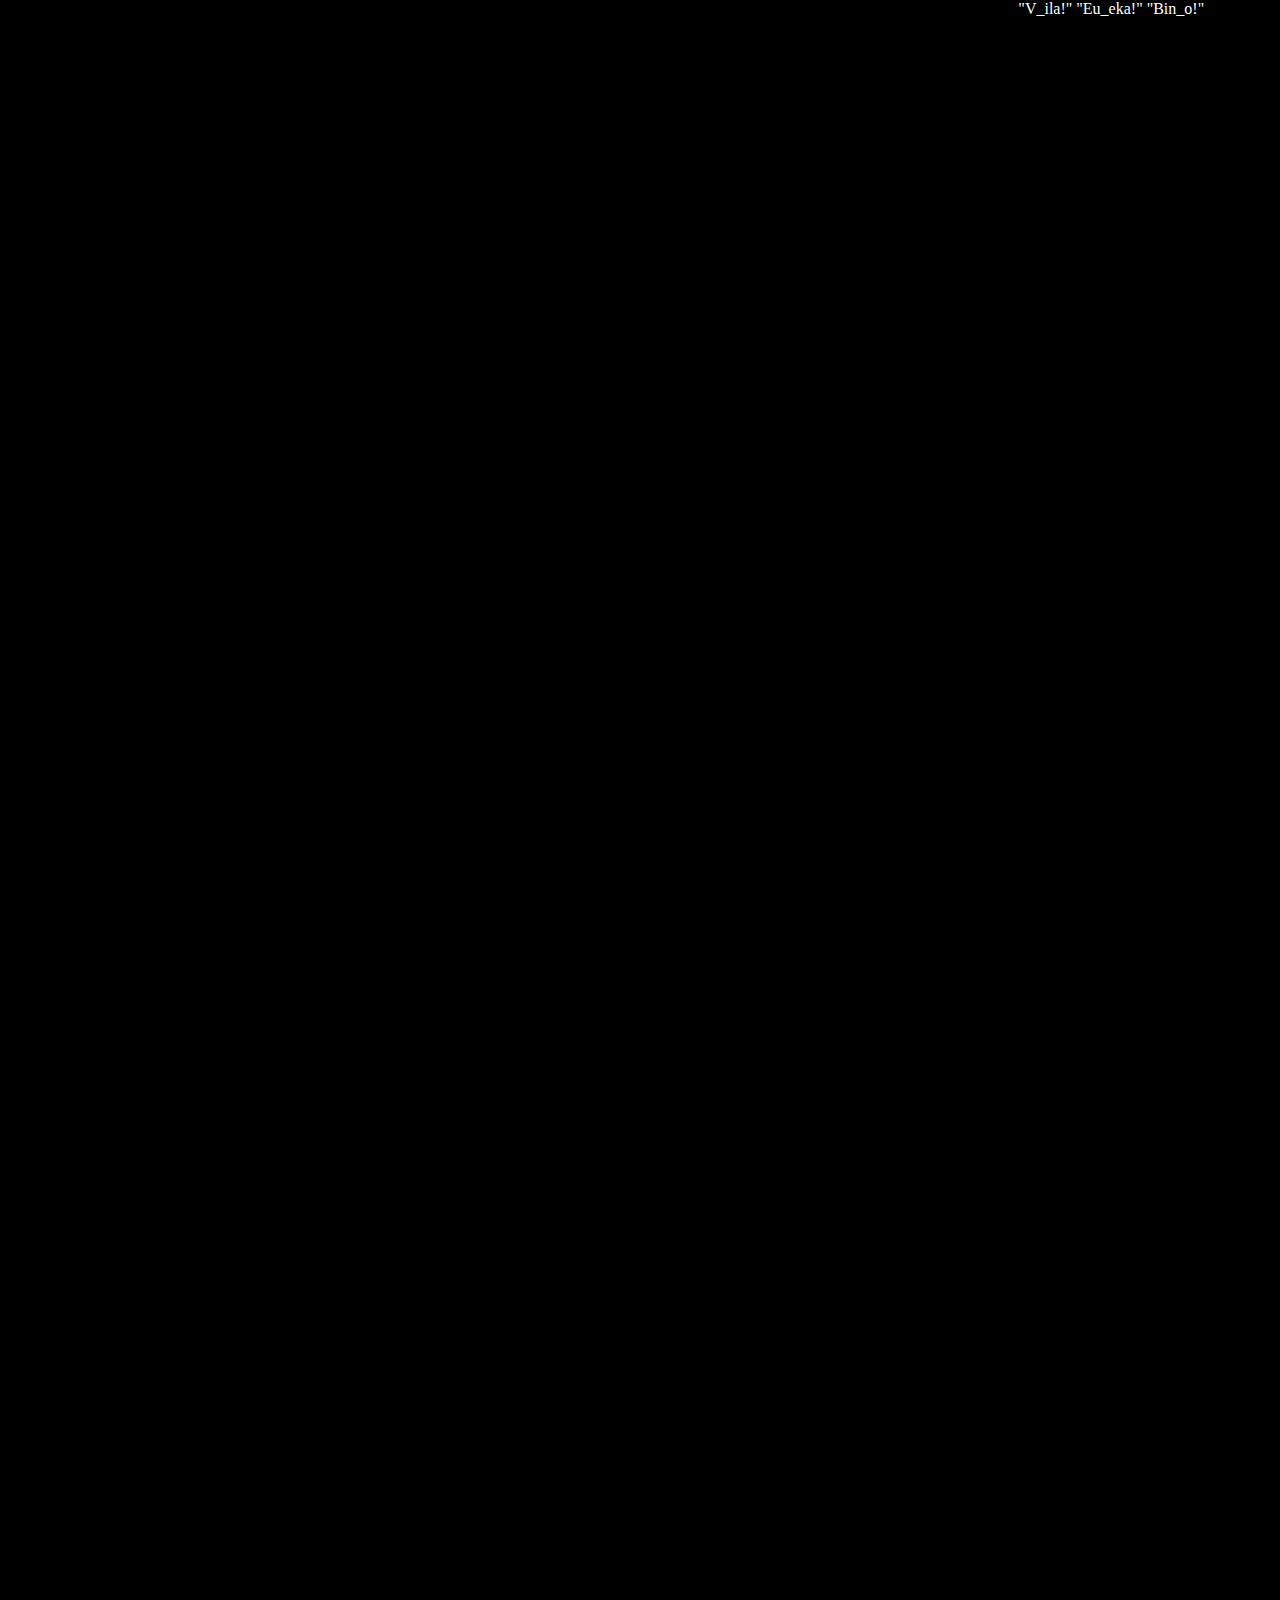
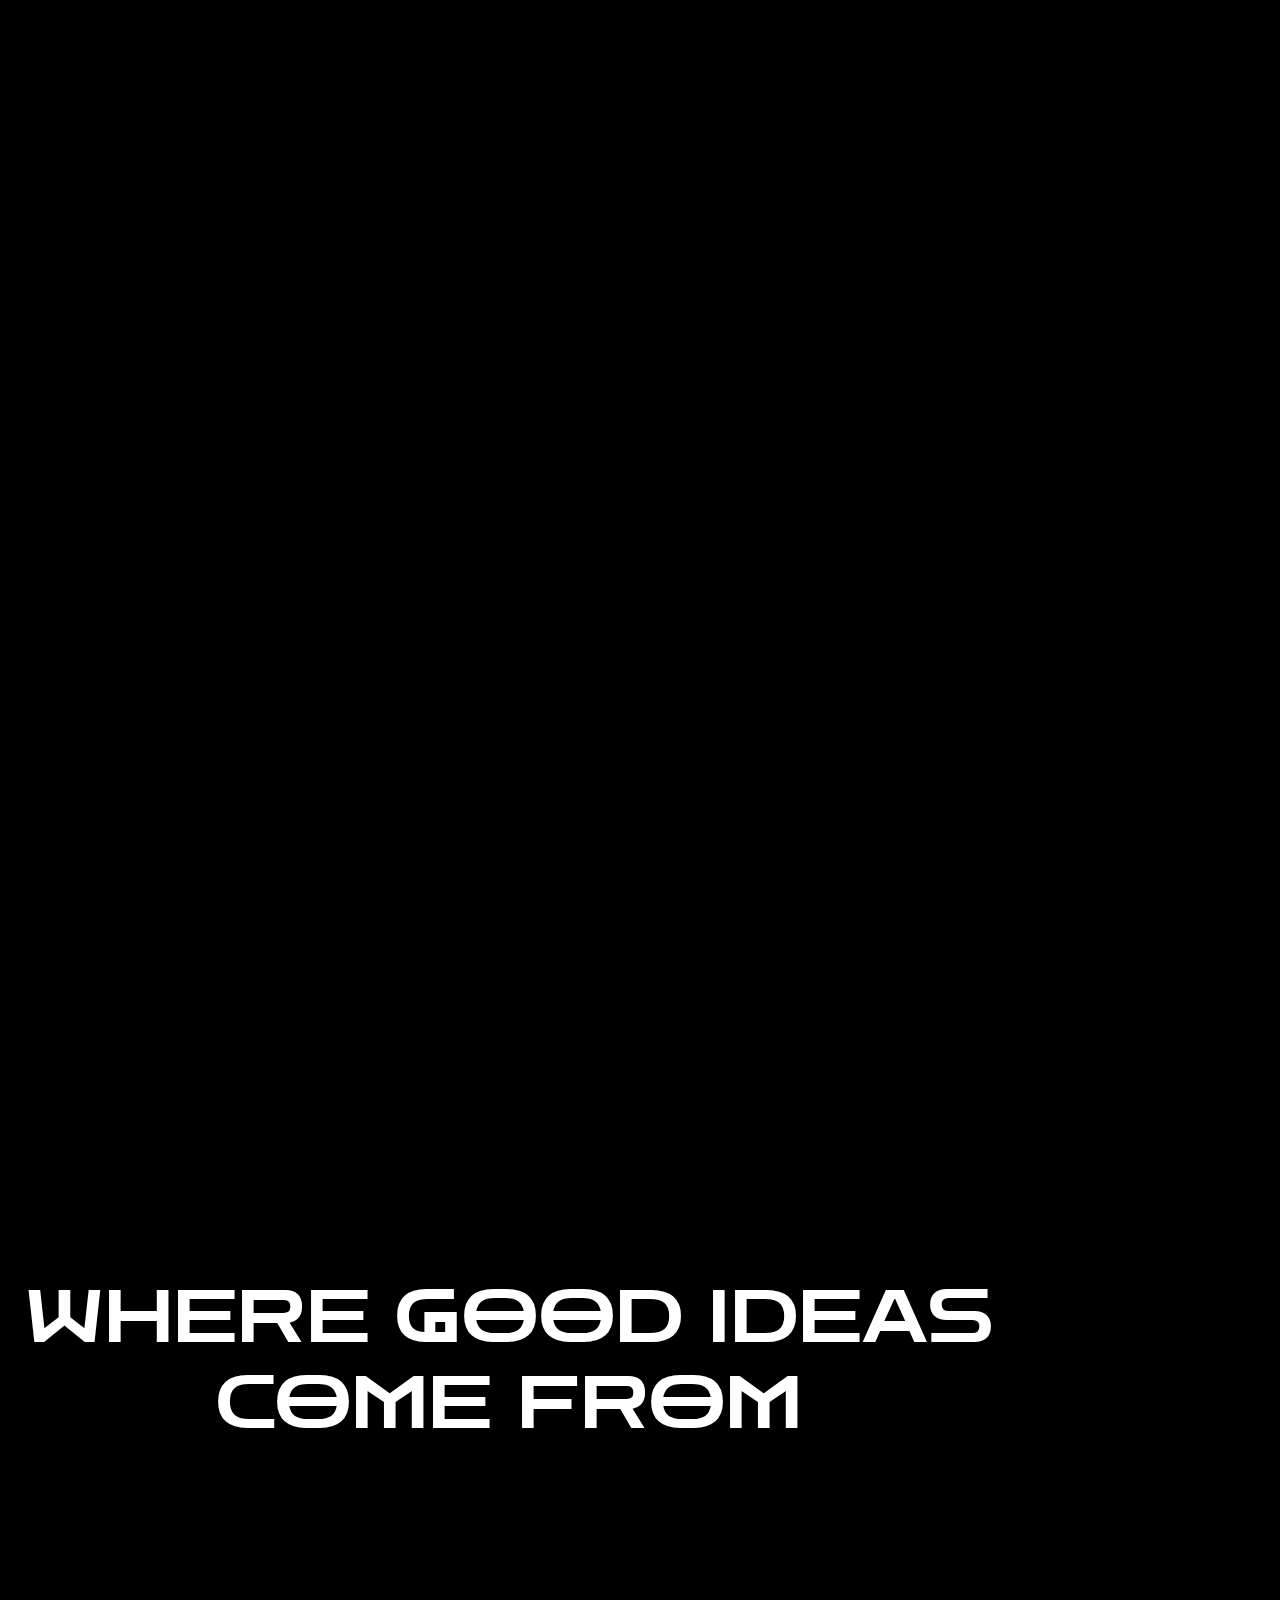
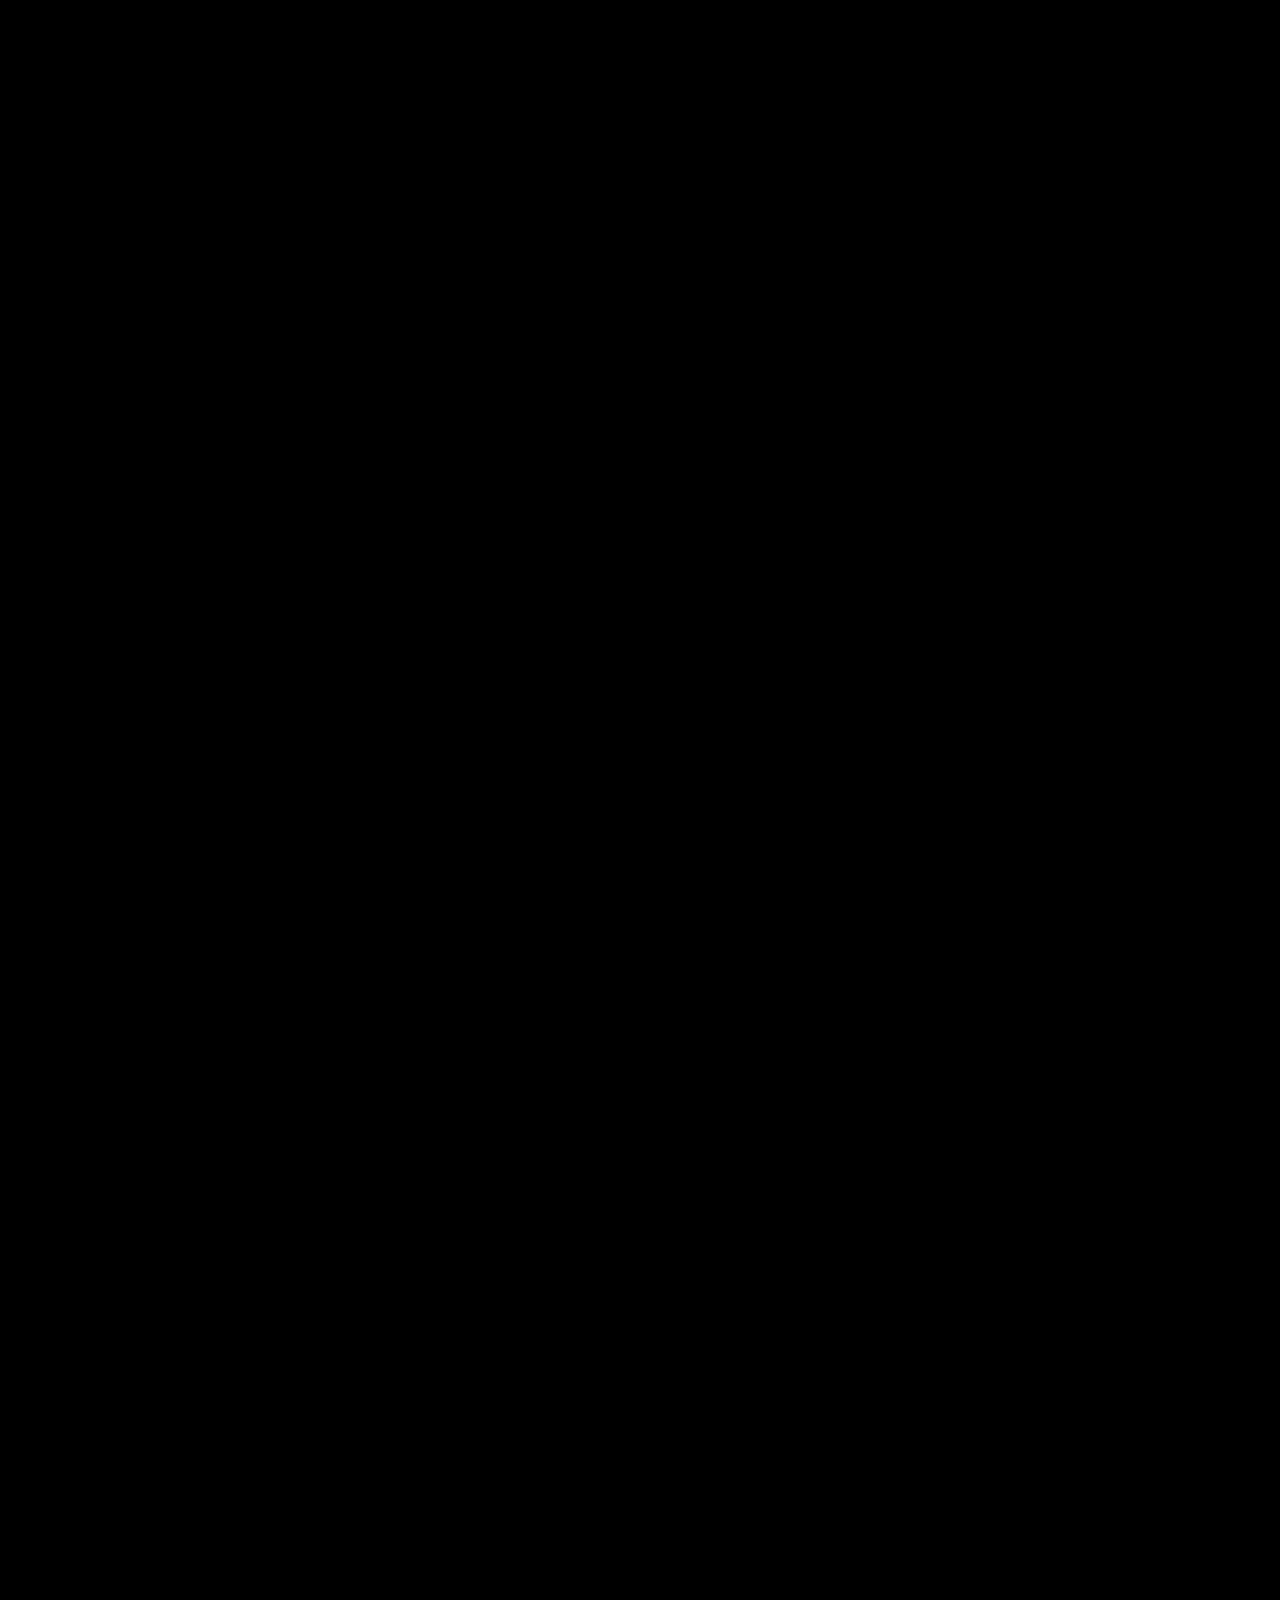
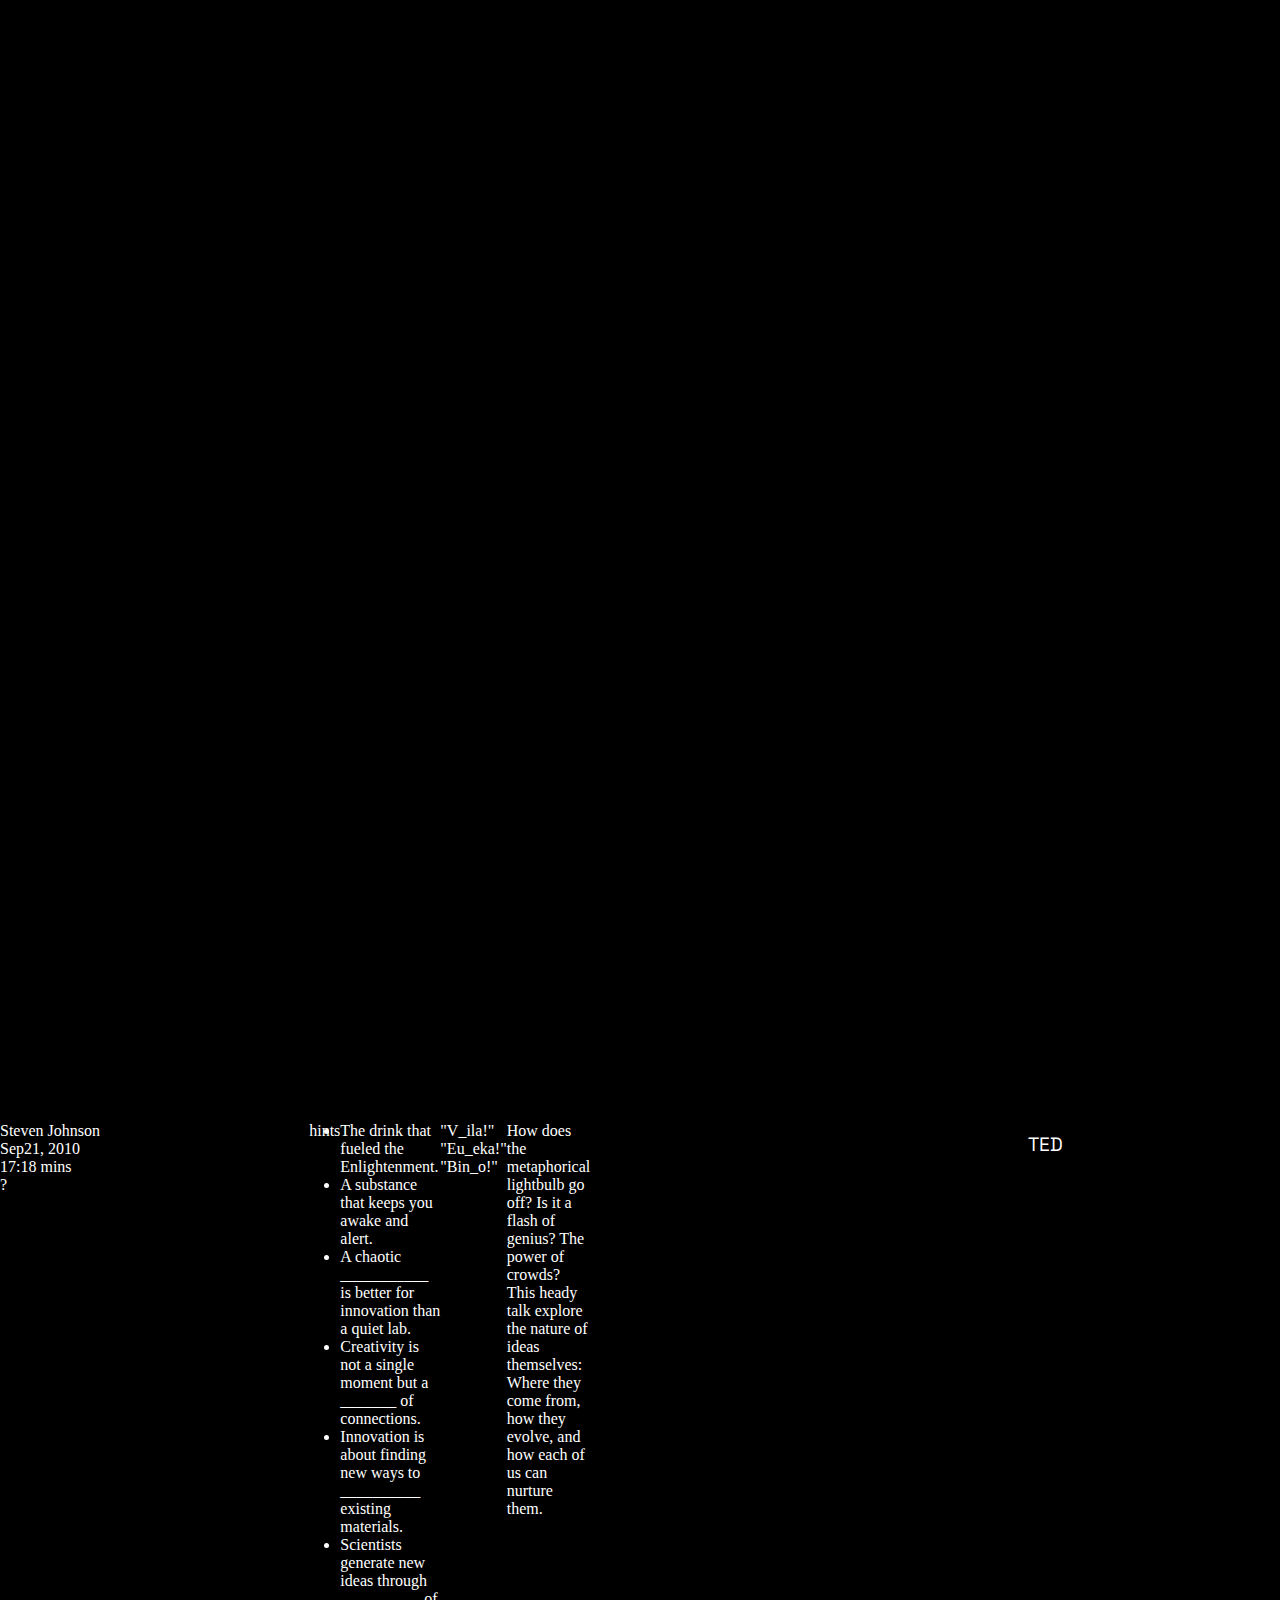
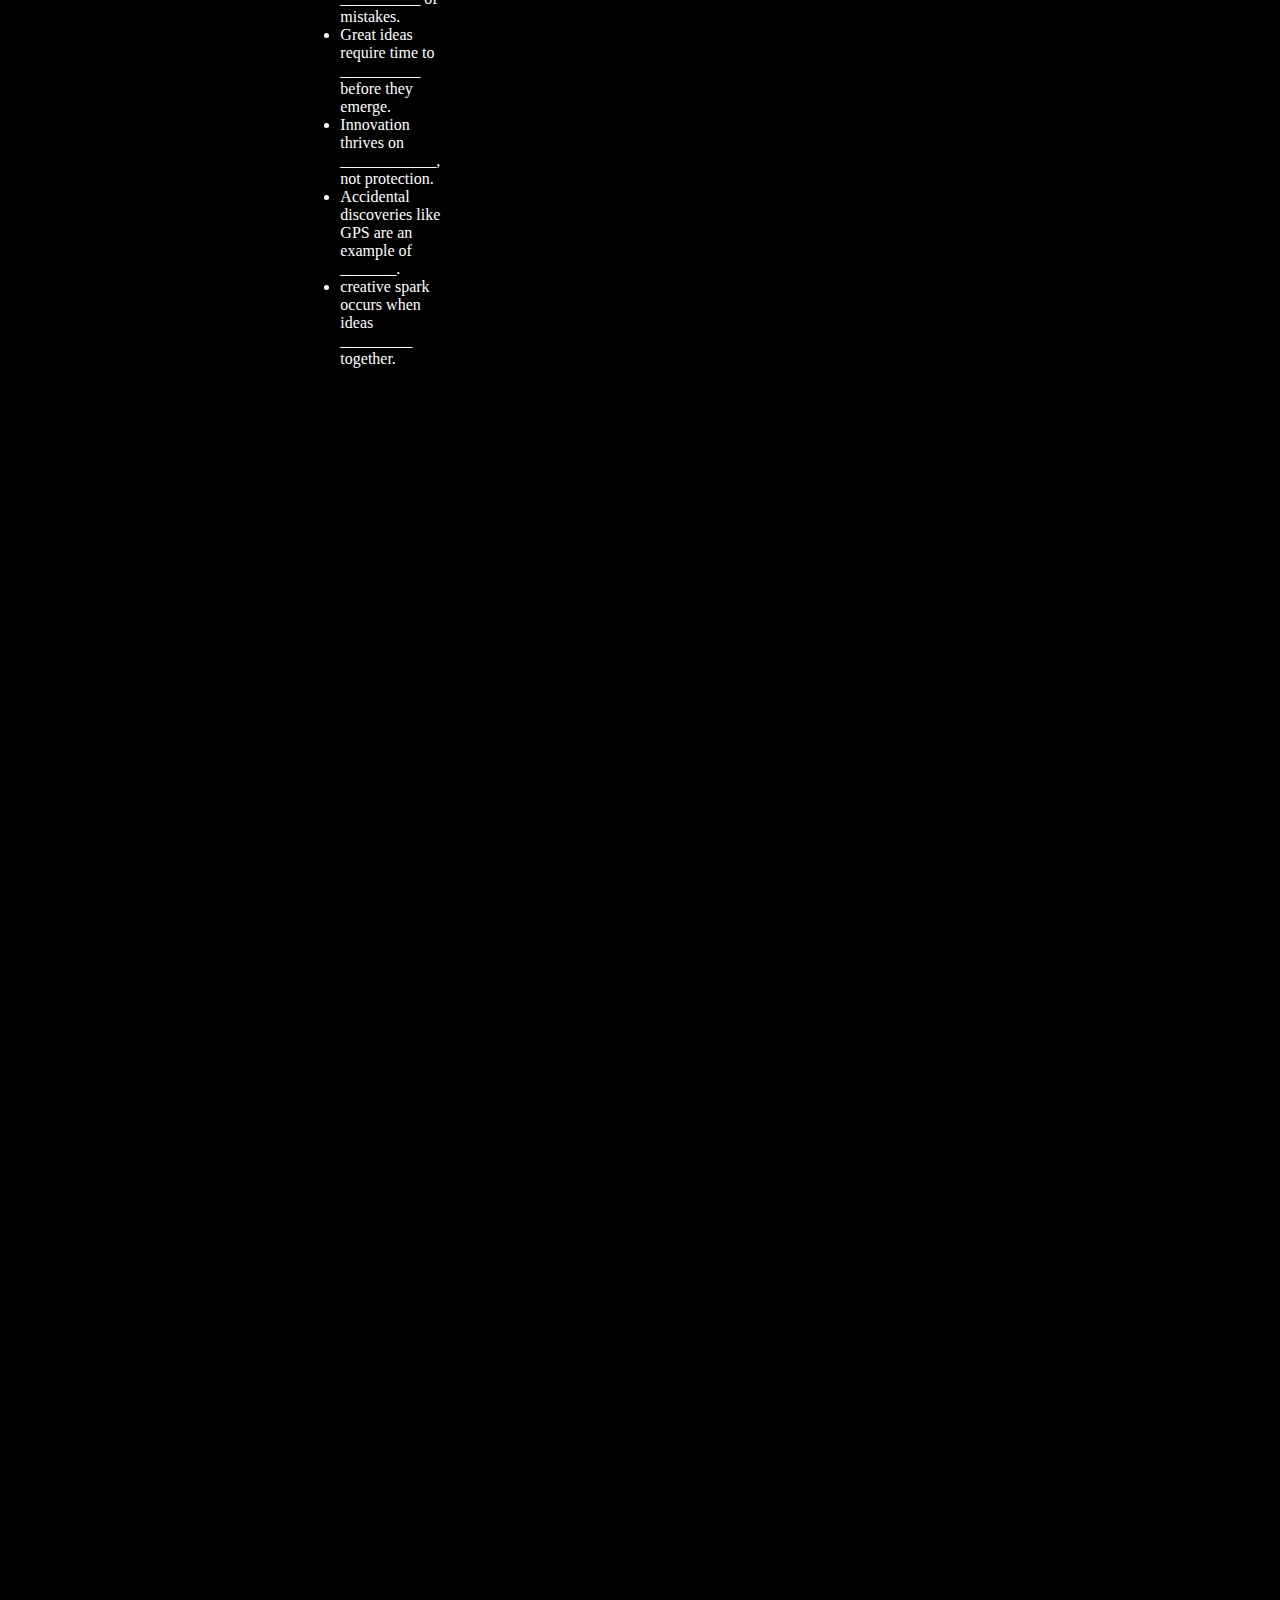
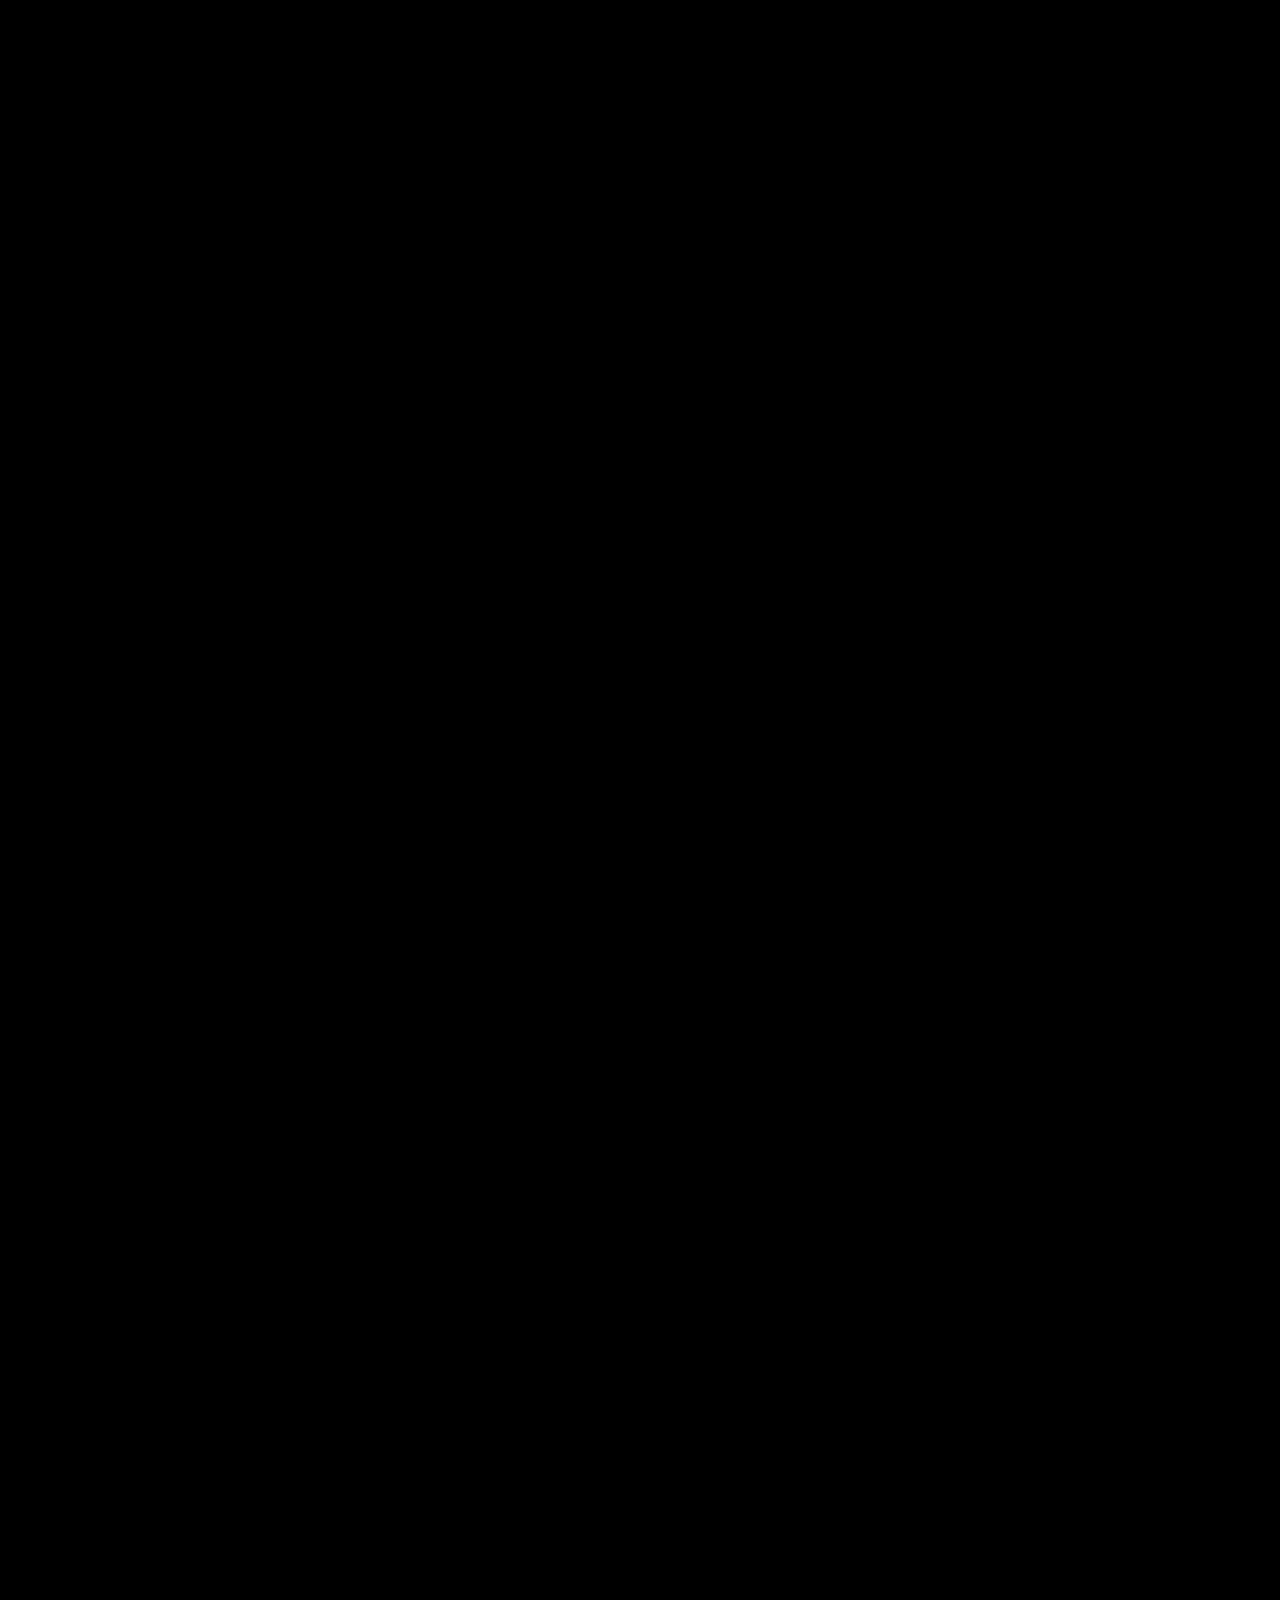
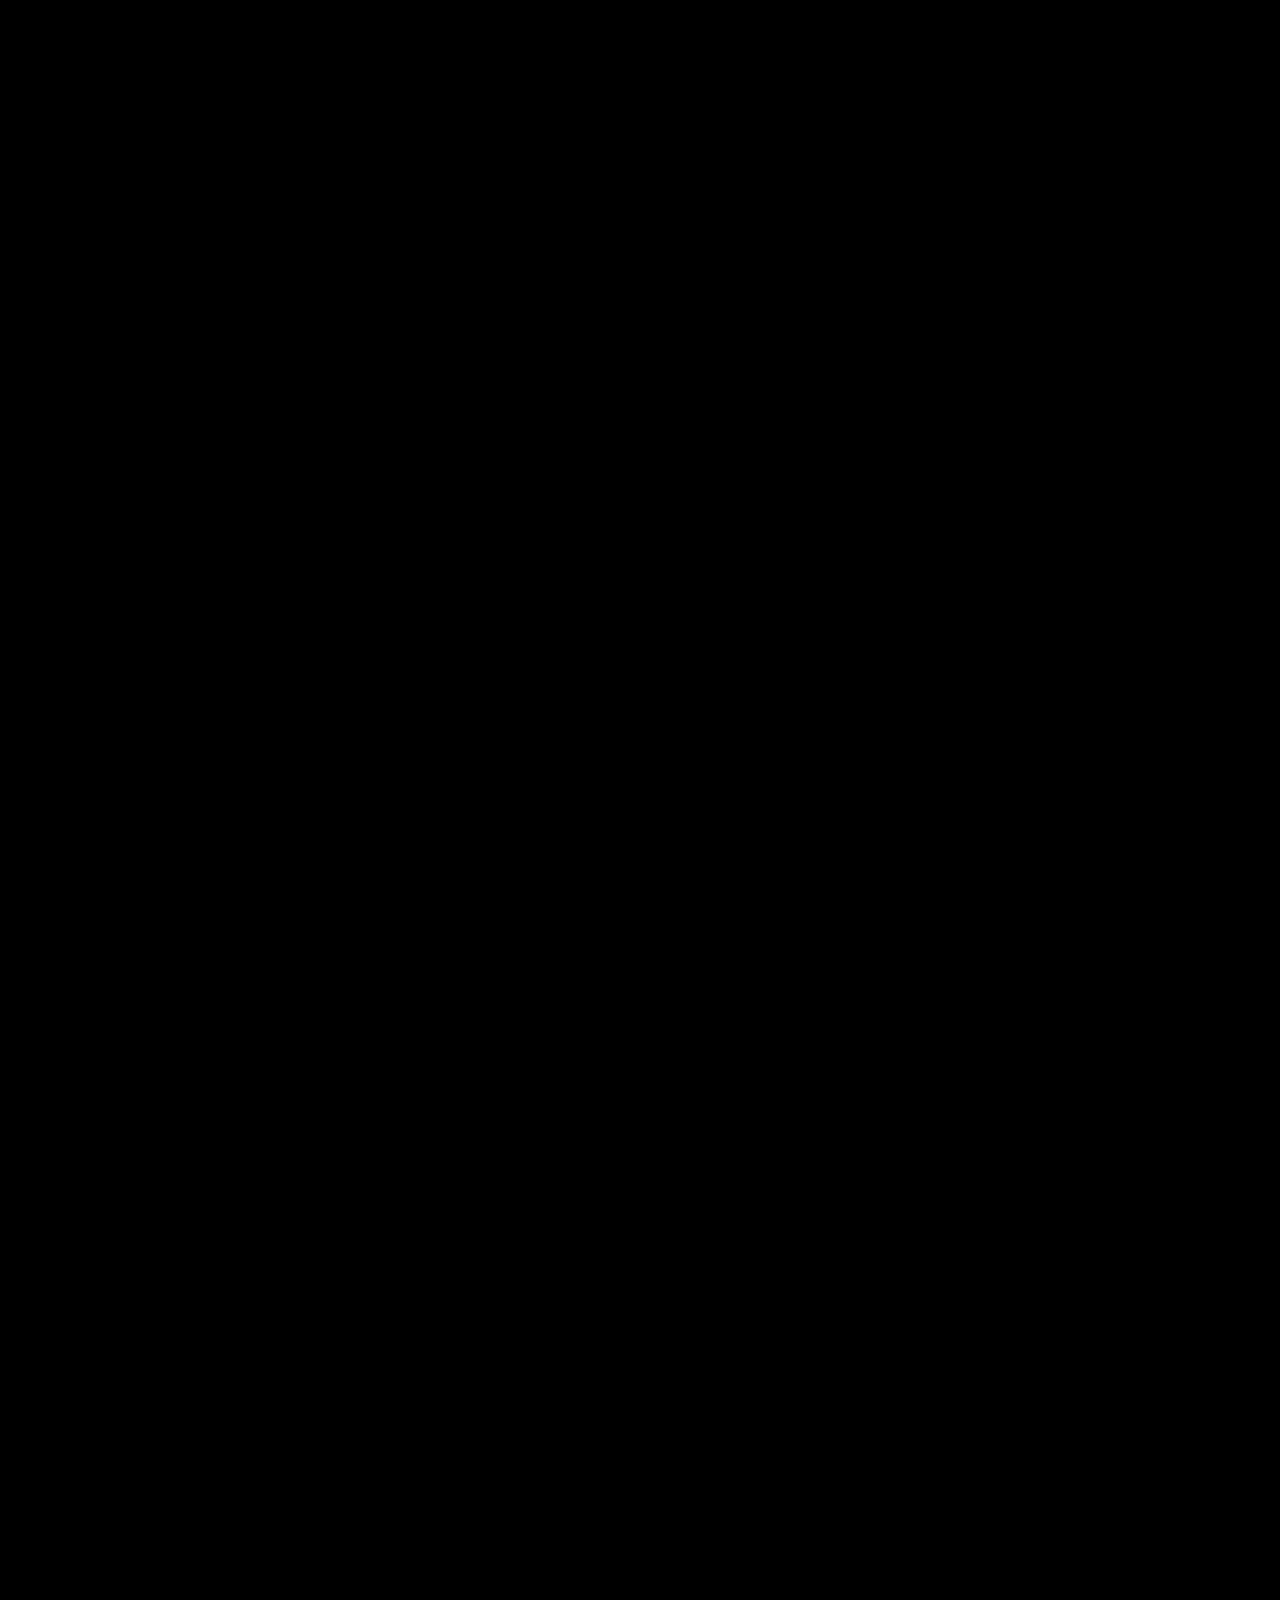
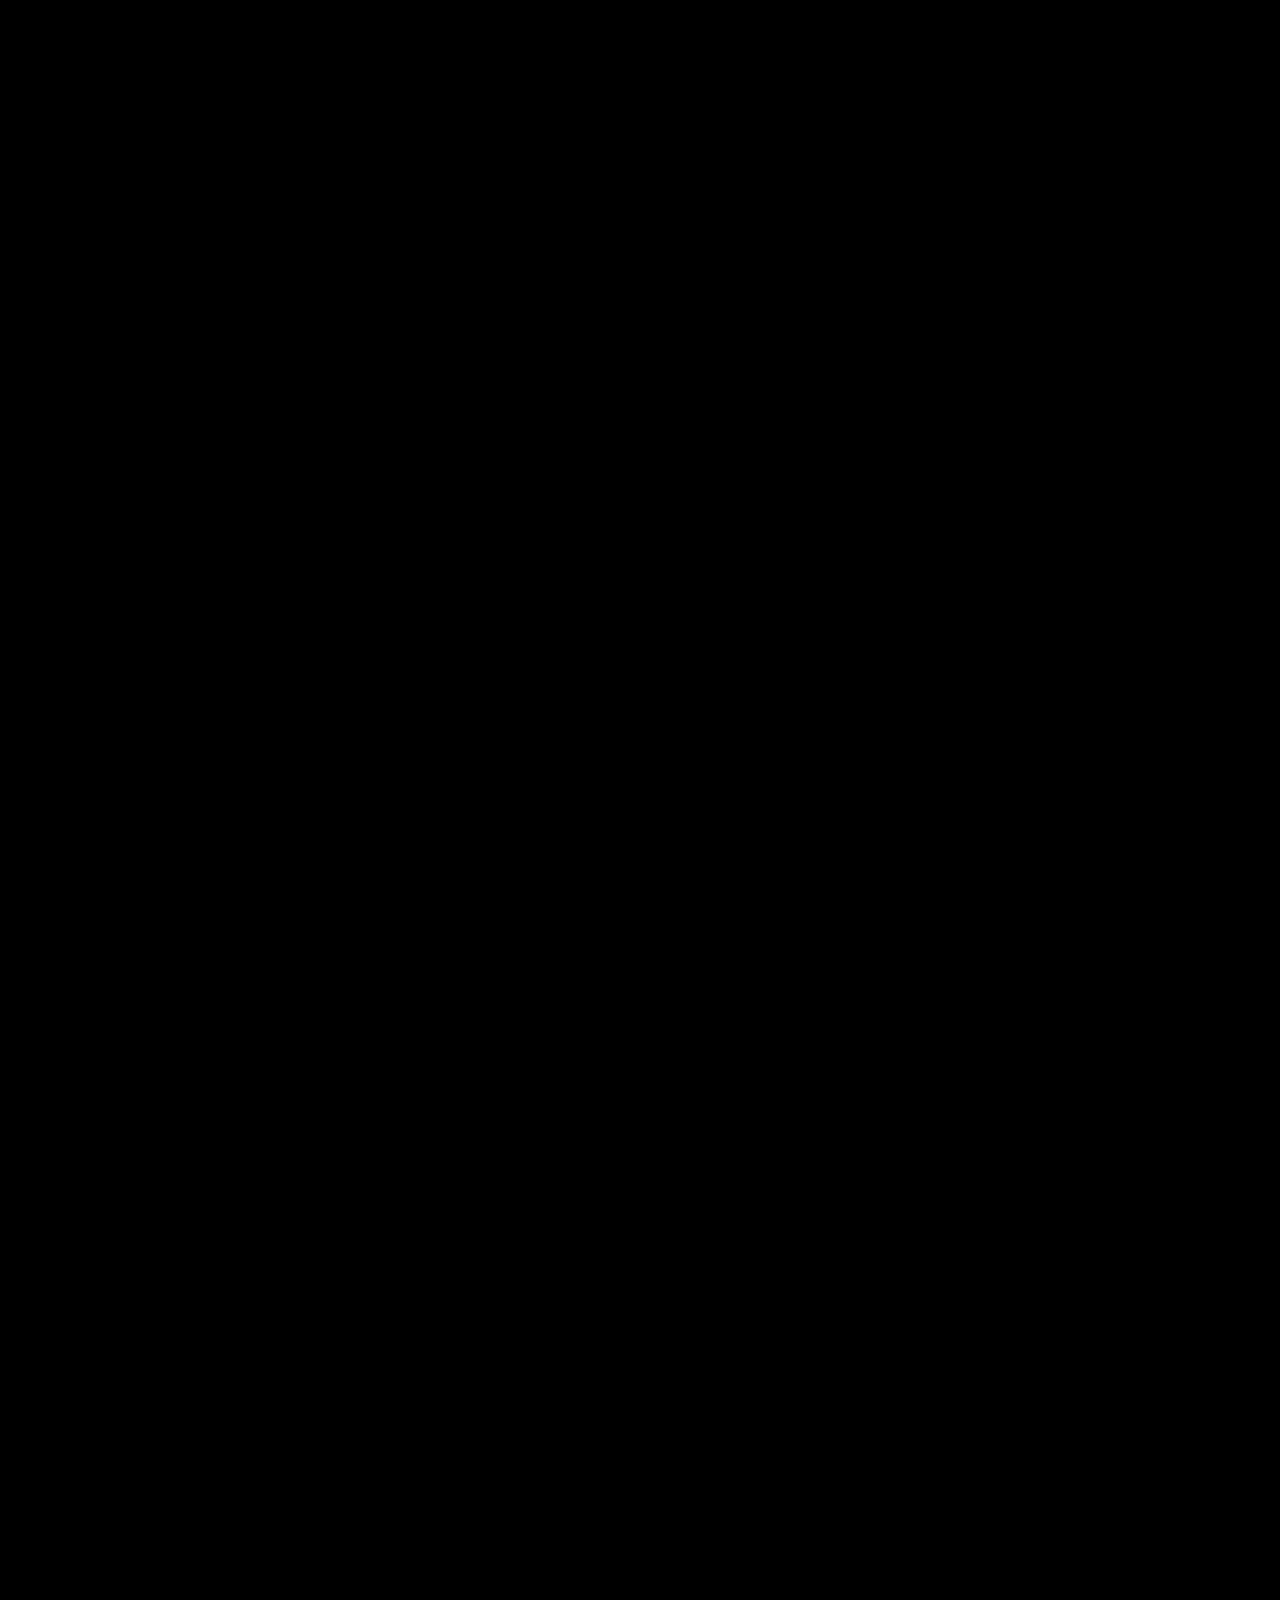
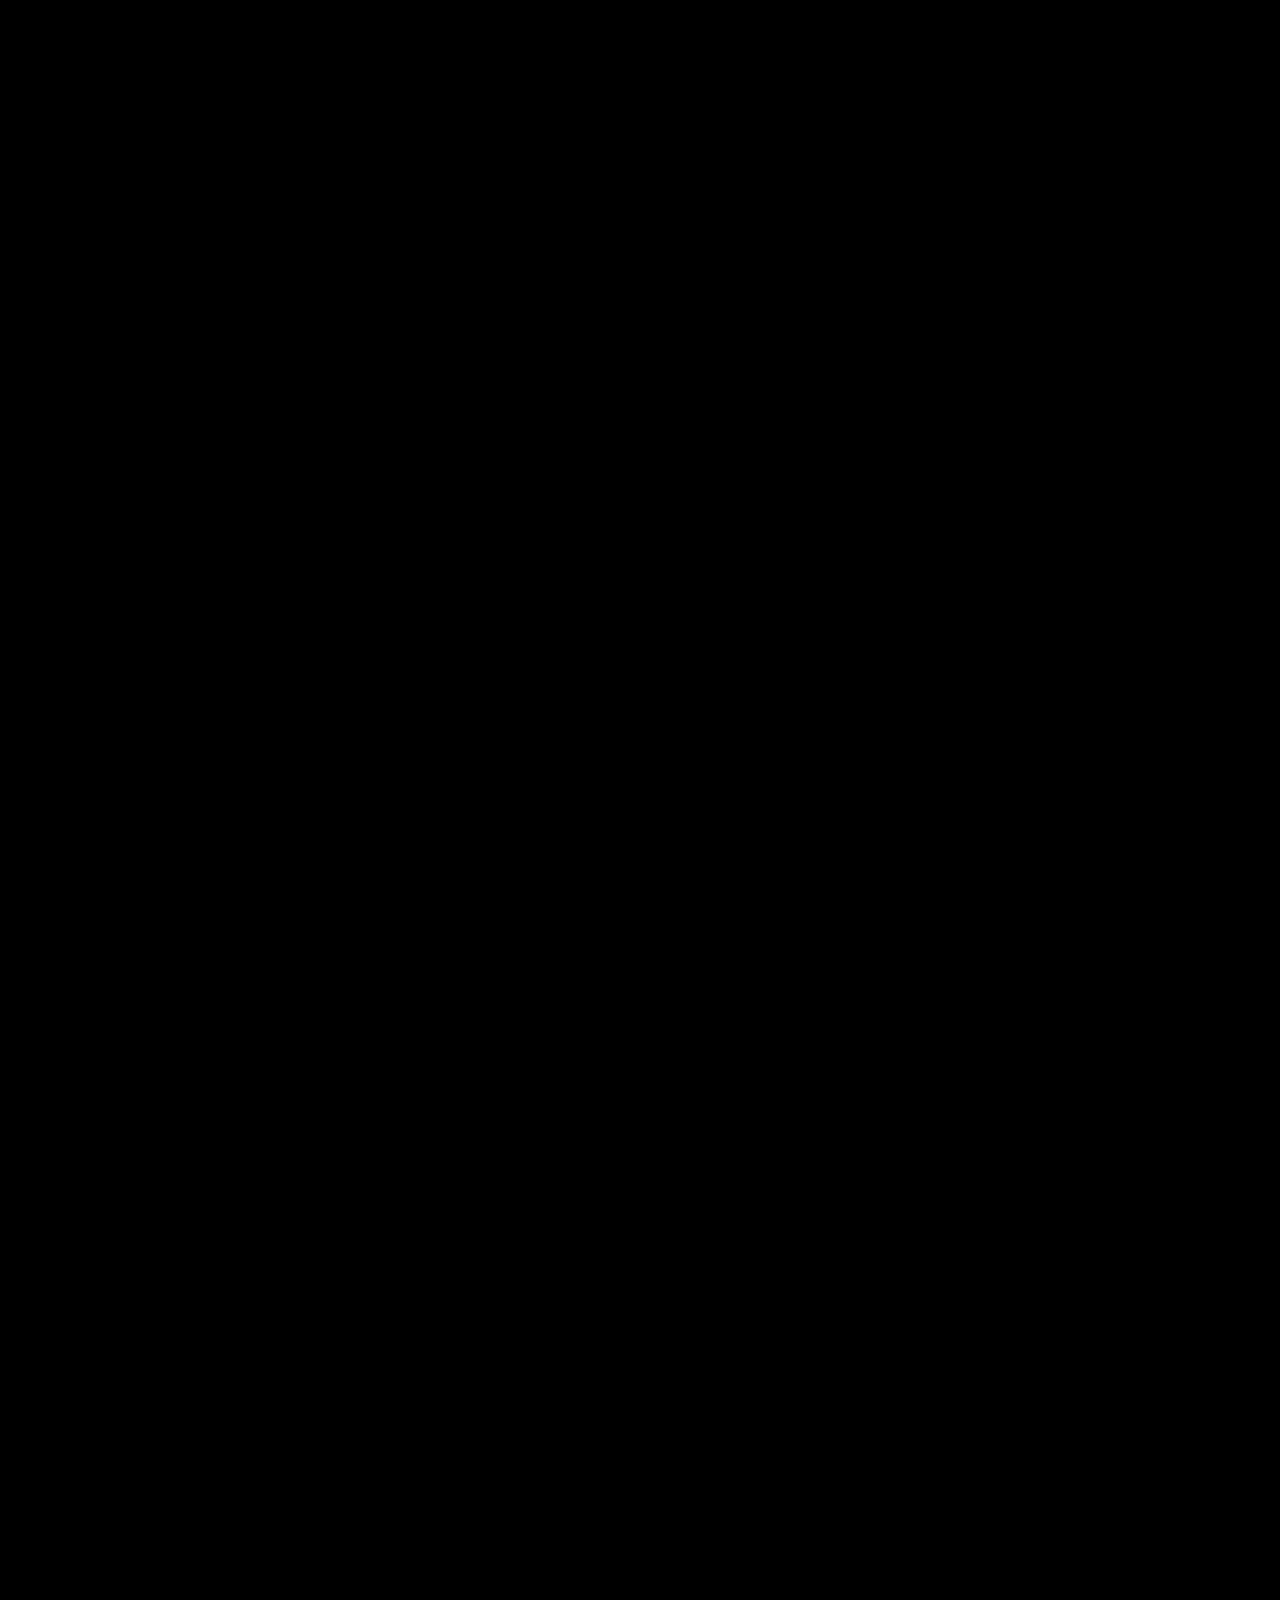
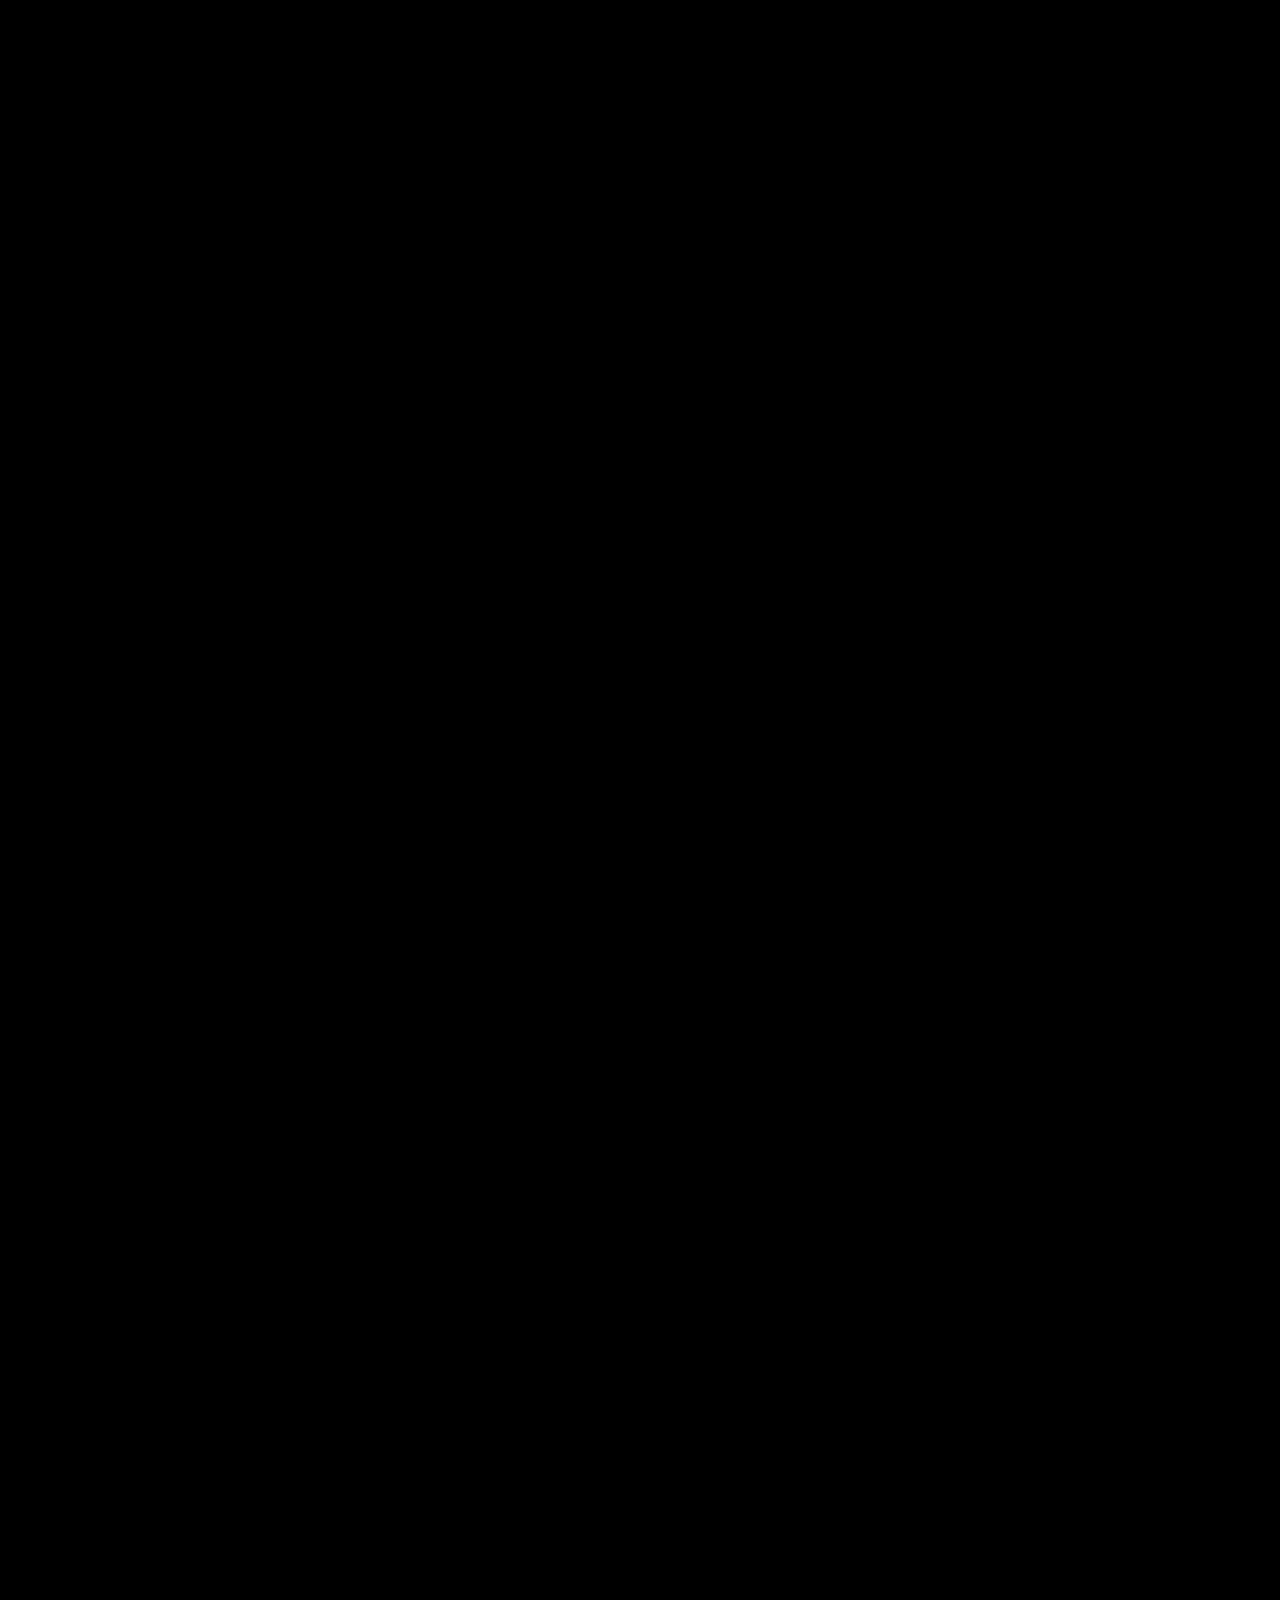
==== final.html @ eb4ea5de "important" ====
<!DOCTYPE html>
<html lang="en">
<head>
    <meta charset="UTF-8">
    <meta name="viewport" content="width=device-width, initial-scale=1.0">
    <title>Where good ideas come from?</title>
    <link rel="stylesheet" href="css/style.css">
    <link rel="preconnect" href="https://fonts.googleapis.com">
    <link rel="preconnect" href="https://fonts.gstatic.com" crossorigin>
    <link href="https://fonts.googleapis.com/css2?family=Space+Grotesk:wght@300..700&family=Zen+Dots&display=swap" rel="stylesheet">
</head>
<body>
    <div class="parent">
        <div class="div1">
            <p>where good ideas come from</p>
        </div>
        <div class="div2">
            <p>"V_ila!" "Eu_eka!" "Bin_o!"</p>
        </div>
        <div class="div3">
            <p>Steven Johnson</p>
            <p>Sep21, 2010</p>
            <p>17:18 mins</p>
            <p>?</p>
        </div>
        <div class="div4">
            <div class="box"><a href="https://www.ted.com/talks/steven_johnson_where_good_ideas_come_from">TED</a></div>
        </div>
        <div class="div5">
                <div class="word-container">
                    <a href="">
                        <span class="number">10</span> <span class="word"><span class="highlight">C</span><span class="outlined">ollision</span></span></div>
                    </a>
                <div class="word-container">
                    <a href="../entries/coffee.html">
                        <span class="word"> <span class="outlined">C</span><span class="highlight">o</span><span class="outlined">ffee</span></span><span class="number">1</span></div>
                    </a>
                <div class="word-container">
                    <a href="">
                        <span class="number">4</span> <span class="word"><span class="highlight">N</span><span class="outlined">etwork</span></span></div>
                    </a>
                    <div class="word-container">
                        <a href="">
                            <span class="word"> <span class="outlined">I</span><span class="highlight">N</span><span class="outlined">CUBATION</span></span><span class="number">7</span></div>
                        </a>
                <div class="word-container"><span class="number">3</span> <span class="word"><span class="highlight">E</span><span class="outlined">nvironment</span></span></div>
                <div class="word-container"><span class="word"><span class="outlined">Discussion</span></span> <span class="number">6</span></div>
                <div class="word-container"><span class="word"><span class="highlight">T</span><span class="outlined">imulant</span></span> <span class="number">2</span></div>
                <div class="word-container"><span class="number">9</span> <span class="word"><span class="outlined">Insight</span></span></div>
                <div class="word-container"><span class="number">8</span> <span class="word"><span class="highlight">C</span><span class="outlined">ontribution</span></span></div>
                <div class="word-container"><span class="word"><span class="highlight">R</span><span class="outlined">enovation</span></span> <span class="number">5</span></div>
        </div>
        <div class="div6">
            <div class="hint"><a href="">hints</a></div>
        </div>
        <div class="div7">
            <ul>
                <li><p>The drink that fueled the Enlightenment. </p></li>
                <li><p>A substance that keeps you awake and alert.</p></li>
                <li><p>A chaotic ___________ is better for innovation than a quiet lab. </p></li>
                <li><p>Creativity is not a single moment but a _______ of connections. </p></li>
                <li><p>Innovation is about finding new ways to __________ existing materials.</p></li>
                <li><p>Scientists generate new ideas through __________ of mistakes.</p></li>
                <li><p>Great ideas require time to __________ before they emerge.</p></li>
                <li><p>Innovation thrives on ____________, not protection.</p></li>
                <li><p>Accidental discoveries like GPS are an example of _______.</p></li>
                <li><p>creative spark occurs when ideas _________ together.</p></li>   
            </ul> 
        </div>
        <div class="div8">
            <p>"V_ila!" "Eu_eka!" "Bin_o!"</p>
        </div>
        <div class="div9">
            <div class="details">
                <p>How does the metaphorical lightbulb go off? Is it a flash of genius? The power of crowds? This heady talk explore the nature of ideas themselves: Where they come from, how they evolve, and how each of us can nurture them.</p>
            </div>
        </div>
        </div>
</body>
</html>
---- css/style.css ----
*{
    margin:0;
    padding:0;
  }
  body{
    background: #000000;
    color: white;
  }
  .zen-dots-regular {
      font-family: "Zen Dots", serif;
      font-weight: 400;
      font-style: normal;
    }
  .space-grotesk {
      font-family: "Space Grotesk", serif;
      font-optical-sizing: auto;
      font-weight:weight;
      font-style: normal;
    }
.parent {
  display: grid;
  grid-template-columns: repeat(46, 1fr);
  grid-template-rows: repeat(46, 1fr);
  grid-column-gap: 0px;
  grid-row-gap: 0px;
}

/* 默认桌面版布局 */
.div1 { grid-area: 1 / 1 / 8 / 36;}
.div2 { grid-area: 1 / 36 / 8 / 47;}
.div3 { grid-area: 8 / 1 / 10 / 14; }
.div4 { grid-area: 8 / 36 / 10 / 47;}
.div5 { grid-area: 10 / 10 / 38 / 39;}

/* 当屏幕宽度小于 1024px（进入手机布局）时 */
@media (max-width: 1024px) {
  .parent {
    grid-template-columns: repeat(10, 1fr);
    grid-template-rows: repeat(69, 1fr); /* 46 × 1.5 = 69 行 */
  }

  .div1 { grid-area: 1 / 1 / 11 / 6; }
  .div2 { grid-area: 4 / 6 / 9 / 11; }
  .div3 { grid-area: 9 / 1 / 11 / 6; }
  .div4 { grid-area: 9 / 6 / 11 / 11; }
  .div5 { grid-area: 11 / 1 / 55 / 11; }/* 纵向范围扩大 */
}

  .div1 {
    color: #FFF;
    font-family: "Zen Dots", sans-serif;
    font-style: normal;
    font-weight: 400;
    line-height: normal;
    text-transform: uppercase;
  
    display: flex;
    align-items: center;
    justify-content: center;
    text-align: center;
  
    /* 适用于大屏幕 */
    grid-area: 1 / 1 / 8 / 36;
    font-size: calc(2.5vw + 40px); /* 根据屏幕宽度变化字体 */
  }
  
  /* 当屏幕宽度小于 1024px（进入手机布局）时 */
  @media (max-width: 1024px) {
    .parent {
      grid-template-columns: repeat(10, 1fr);
      grid-template-rows: repeat(46, 1fr);
    }
  
    .div1 {
      grid-area: 1 / 1 / 11 / 6;
  
      /* 让字体大小基于网格宽度变化，保证缩放时仍然协调 */
      font-size: calc(4vw + 30px);
    }
  }
  .div2 {
    display: flex;
    flex-direction: column;
    gap: 8px; /* 间距 */
    color: white;
    flex-grow: 1; /* 让 .div2 在父容器中可以放大 */
  }
  
  .badge, .name, .date, .outline {
    flex-grow: 1; /* 让这些子元素根据可用空间调整大小 */
  }
  
  /* TED 标志 */
 /* 徽章 badge */
.badge {
    width: 120px; 
    display: inline-flex;
    flex-wrap: wrap; /* 适应小屏幕换行 */
    justify-content: center;
    align-items: center;
    gap: 12px; /* 调整间距 */
    border-radius: 12px;
    background: white; /* 透明度优化 */
    color: #000;
    font-family: "Space Grotesk", sans-serif;
    font-size: clamp(36px, 4vw, 45px);
    font-weight: 700;
    text-transform: uppercase;
}

/* 讲者名字 */
.name {
    color: white;
    font-family: "Space Grotesk", sans-serif;
    font-size: clamp(26px, 2vw, 46px);
    font-weight: 400;
    text-transform: capitalize;
    flex-grow: 1;
}

/* 日期 */
.date {
    color: white;
    font-family: "Space Grotesk", sans-serif;
    font-size: clamp(24px, 2vw, 30px);
    font-weight: 400;
    text-transform: uppercase;
    flex-grow: 1;
}

/* EUREKA 外框字 */
.outline {
    width: 240px; 
    display: inline-flex; 
    font-size: clamp(36px, 4vw, 45px);
    font-family: "Space Grotesk", sans-serif;
    font-weight: bold;
    padding: 4px 10px; 
    border: 2px solid white;
    border-radius: 12px;
    text-transform: uppercase;
    color: transparent;
    -webkit-text-stroke: 2px white;
    transition: all 0.3s ease-in-out; 
    justify-content: center;
    align-items: center;

}

/* 鼠标悬停效果 */
.outline:hover {
    color: white;
}

/* 适配大屏幕 */
@media (min-width: 1200px) {
    .badge {
        padding: 12px 30px;
        gap: 20px;
    }

    .outline {
        font-size: 60px;
        padding: 10px 20px;
    }
}

  .div4 {
    display: flex;
    flex-direction: column;
    gap: 8px; /* 间距 */
    color: white;
    flex-grow: 1; /* 让 .div2 在父容器中可以放大 */
  }

.div5{
    display: flex;           /* 使用 Flexbox */
    flex-direction: column;  /* 垂直排列单词 */
    justify-content: center; /* 垂直居中 */
    align-items: center;     /* 水平居中 */
    text-align: center;      /* 确保单词本身居中 */
    min-height: 100vh;  
    height:auto;
    
}
.word {
    display: inline-block;
    font-family: sans-serif;
    font-weight: bold;
    font-family: "Zen Dots";
    font-size: 9vw; 
    font-style: normal;
    font-weight: 400;
    line-height: normal;
    text-transform: uppercase;
    position: relative;
    cursor: pointer;
    color: transparent; /* 让文字本身透明 */
    -webkit-text-stroke: 2px white; /* 设置白色描边 */
    
    padding-right: 40px; /* 预留空间给小方块 */
}

/* 当屏幕宽度大于 1024px（桌面版布局时） */
@media (min-width: 1024px) {
    .word {
      font-size: 4vw; /* 调整字体大小适应桌面版 */
    }
  }
/* 小方块样式 */
.word::after {
    content: attr(data-index); /* 读取自定义属性 data-index */
    display: inline-flex;
    font-family:Space Grotesk;
    align-items: center;
    justify-content: center;
    background: transparent; /* 透明背景 */
    border: 2px solid #FFF; 
    color: #FFF;
    font-size: 0.3em;
    border-radius: 4px;
    position: absolute;
    right: 3;
    top: 50%;
    transform: translateY(-50%);
    flex-shrink: 0;

    /* 初始设置 */
    width: 10vw; /* 设定一个与字体大小相关的大小 */
    height: 10vw;
}
.word::after {
    content: attr(data-index);
    transition: content 0.2s ease-in-out;
}

/* 如果 info-box 存在，就让 `::after` 变成 `>` */
.word:has(+ .info-box)::after {
    content: ">";
}



/* 当屏幕宽度大于 1024px（桌面版布局时） */
@media (min-width: 1024px) {
  .word::after {
    width: 2vw; /* 设定一个与字体大小相关的大小 */
    height: 2vw;
  }
}

/* 当屏幕宽度小于 1024px（手机布局）时 */
@media (max-width: 1024px) {
  .word::after {
    width: 6vw; /* 手机屏幕使用默认大小 */
    height: 6vw;
  }
}
.info-box {
    font-family: "Space Grotesk", serif;
    display: flex;
    align-items: center;
    background: transparent;
    color: white;
    border: 2px solid #FFF; 
    padding: 10px;
    border-radius: 5px;
    margin-top: 5px;
    text-align: center;
    width: 90%; /* 让宽度随着屏幕变化 */
    max-width: 800px; /* 让它在大屏幕上可以更宽 */
    justify-content: center;
}
.info-box .content {
    text-align: center;
}
.info-box.show {
    display: flex;
    animation: fadeIn 0.3s ease-in-out;
}
@keyframes fadeIn {
    from { opacity: 0; transform: translateY(-10px); }
    to { opacity: 1; transform: translateY(0); }
}
a {
    text-decoration: none; /* 去掉下划线 */
    color: inherit; /* 继承父元素的颜色 */
    background: none;
    border: none;
    outline: none;
    display: inline-block; /* 让它仍然可以点击 */
}
/* 描边样式 */
.word.outlined {
    -webkit-text-stroke: 2px white;  /* 添加白色描边 */
    color: transparent; /* 文字透明 */
}

.word.active {
    color: white;
    -webkit-text-stroke: 0px;
}
.div4 {
    overflow: hidden; /* 隐藏溢出的部分 */
    white-space: nowrap; /* 防止文字换行 */
    padding: 10px;
    font-family:"Space Grotesk", serif;
    font-size: larger;
}

.marquee {
    display: inline-block;
    white-space: nowrap;
    animation: marquee 10s linear infinite; /* 10s 内完成一轮滚动 */
}

@keyframes marquee {
    from {
        transform: translateX(100%);
    }
    to {
        transform: translateX(-100%);
    }
}
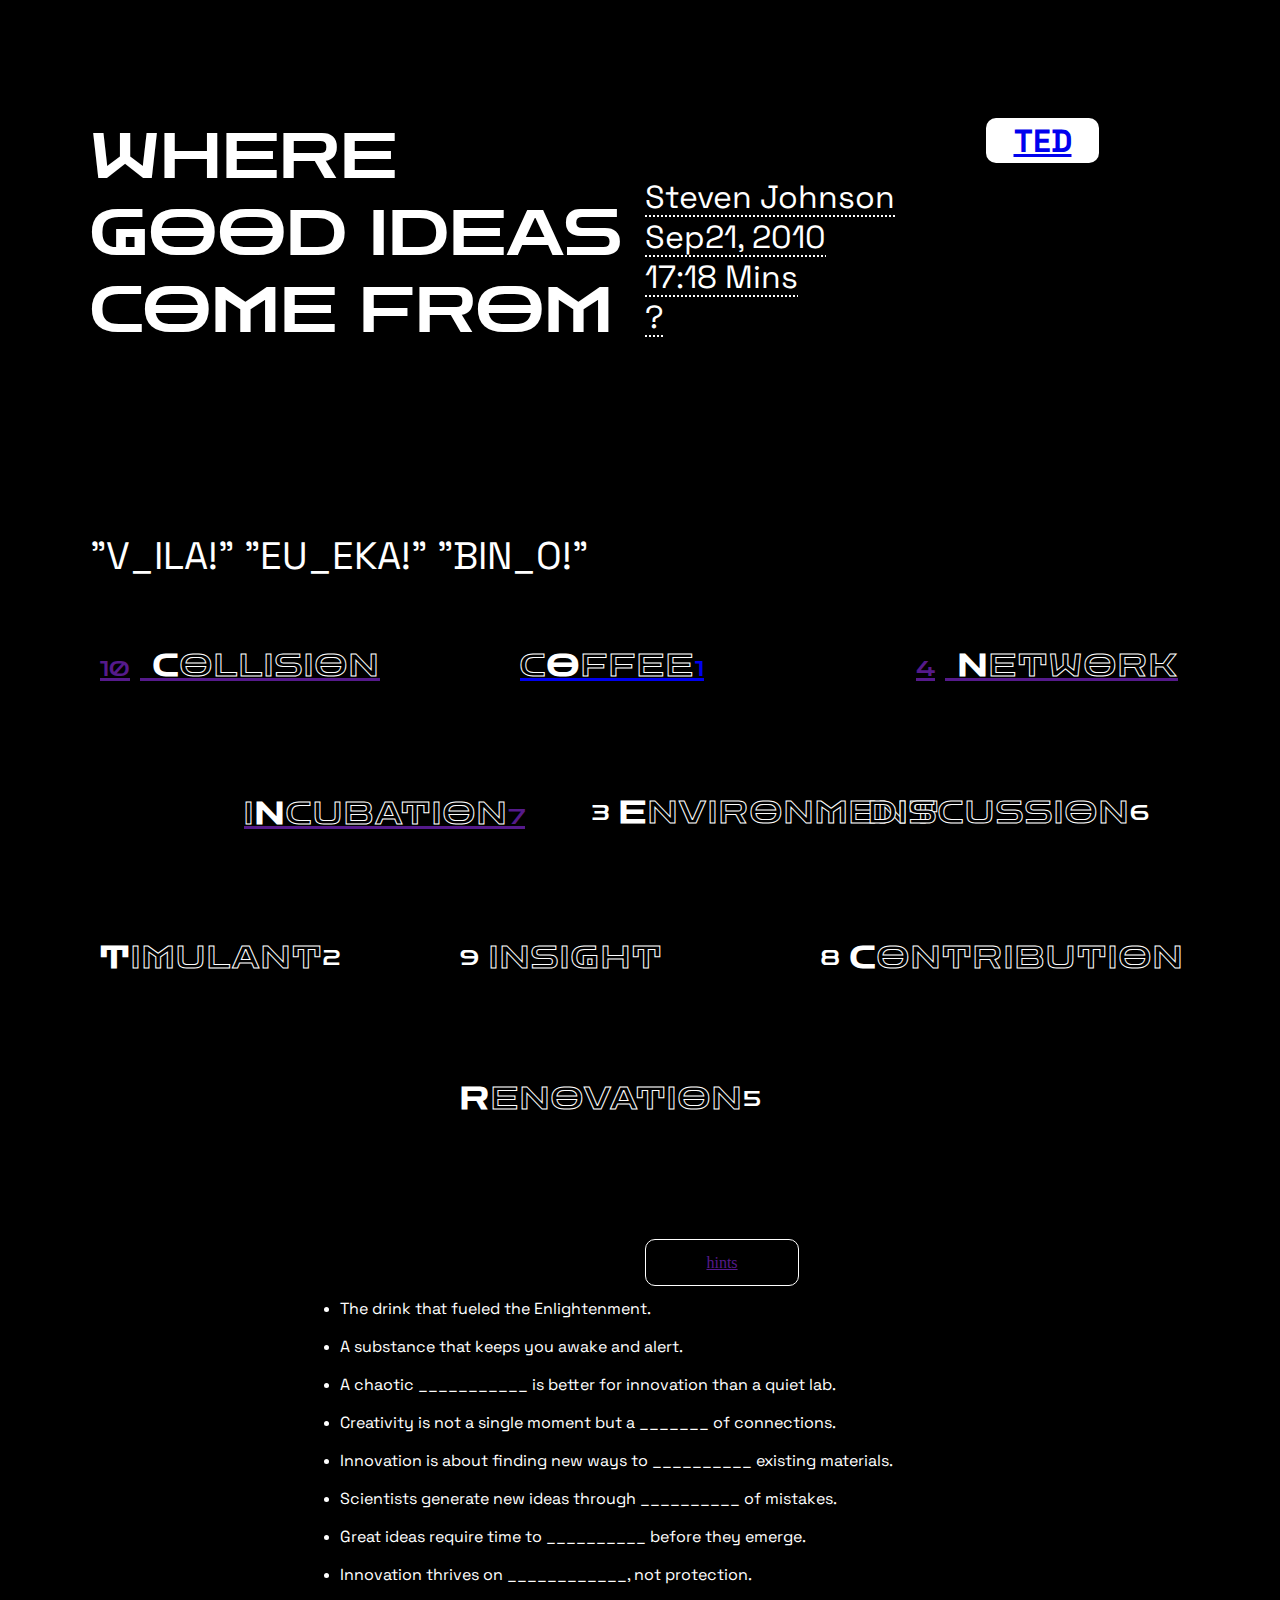
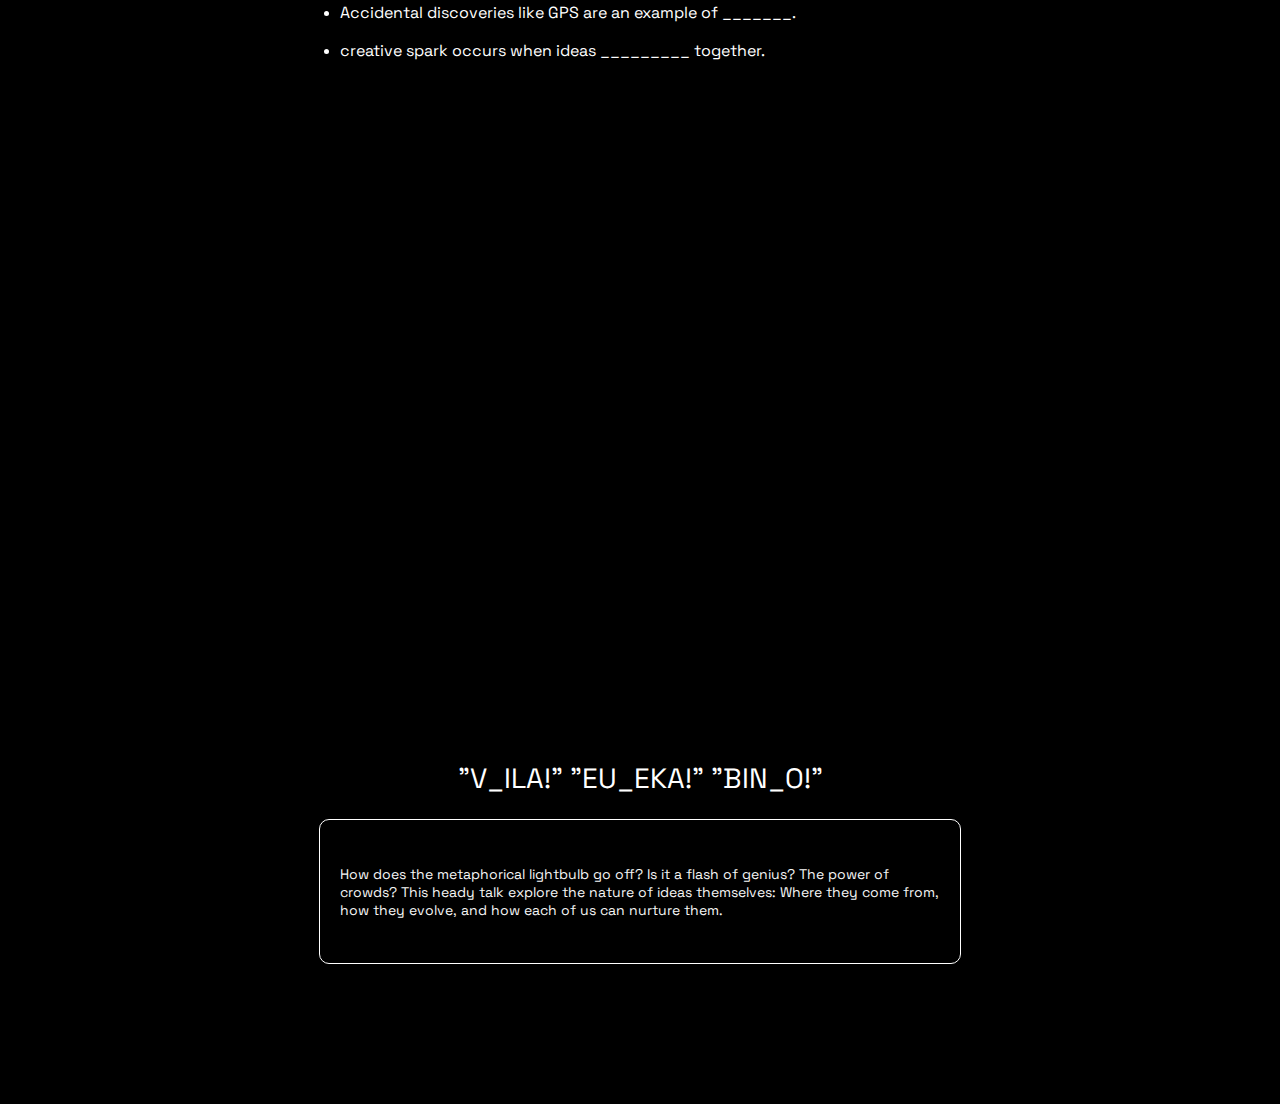
==== commit 8bfdb024: "omo" ====
--- a/final.html
+++ b/final.html
@@ -4,7 +4,7 @@
     <meta charset="UTF-8">
     <meta name="viewport" content="width=device-width, initial-scale=1.0">
     <title>Where good ideas come from?</title>
-    <link rel="stylesheet" href="css/style.css">
+    <link rel="stylesheet" href="css/omo.css">
     <link rel="preconnect" href="https://fonts.googleapis.com">
     <link rel="preconnect" href="https://fonts.gstatic.com" crossorigin>
     <link href="https://fonts.googleapis.com/css2?family=Space+Grotesk:wght@300..700&family=Zen+Dots&display=swap" rel="stylesheet">
--- a/css/omo.css
+++ b/css/omo.css
@@ -0,0 +1,281 @@
+
+*{
+  margin:0;
+  padding:0;
+}
+body{
+  background: #000000;
+  color: white;
+}
+.zen-dots-regular {
+    font-family: "Zen Dots", serif;
+    font-weight: 400;
+    font-style: normal;
+  }
+.space-grotesk {
+    font-family: "Space Grotesk", serif;
+    font-optical-sizing: auto;
+    font-weight:weight;
+    font-style: normal;
+  }
+.parent {
+    display: grid;
+    grid-template-columns: repeat(10, 1fr);
+    grid-template-rows: repeat(46, 1fr);
+    grid-column-gap: 0px;
+    grid-row-gap: 0px;
+    }
+    .div1 { grid-area: 3 / 1 / 10 / 6; }
+    .div2 { grid-area: 10 / 1 / 11 / 11; }
+    .div3 { grid-area: 4 / 6 / 10 / 11; }
+    .div4 { grid-area: 3 / 8 / 4 / 10; }
+    .div5 { grid-area: 11 / 1 / 21 / 11; }
+    .div6 { grid-area: 22 / 6 / 23 / 10; }
+    .div7 { grid-area: 23 / 1 / 41 / 11; }
+    .div8 { grid-area: 41 / 1 / 42 / 11; }
+    .div9 { grid-area: 42 / 1 / 46 / 11; }
+.div1{
+  flex-shrink: 0;
+  color: #FFF;
+  font-family: "Zen Dots";
+  font-size: 48px;
+  font-style: normal;
+  font-weight: 400;
+  line-height: normal;
+  text-transform: uppercase;
+  margin-left: 30px;
+}
+.div2{
+  margin-left: 30px;
+  color: #FFF;
+  -webkit-text-stroke-width: 1;
+  -webkit-text-stroke-color: #000;
+  font-family: "Space Grotesk";
+  font-size: 24px;
+  font-style: normal;
+  font-weight: 400;
+  line-height: normal;
+  text-transform: uppercase;}
+.div3{
+  color: #FFF;
+  font-family: "Space Grotesk";
+  font-size: 24px;
+  font-style: normal;
+  font-weight: 400;
+  line-height: normal;
+  text-decoration-line: underline;
+  text-decoration-style: dotted;
+  text-decoration-skip-ink: auto;
+  text-decoration-thickness: 7.5%; /* 1.8px */
+  text-underline-offset: 13%; /* 3.12px */
+  text-underline-position: from-font;
+  text-transform: capitalize;
+}
+.div4 .box{
+  display: flex;
+  width: 79px;
+  height: 37px;
+  padding: 4px 17px;
+  justify-content: center;
+  align-items: center;
+  gap: 10px;
+  border-radius: 10px;
+  background: #FFF;
+  flex-shrink: 0;
+}
+.div4{
+  color: #000;
+  font-family: "Space Grotesk";
+  font-size: 32px;
+  font-style: normal;
+  font-weight: 700;
+  line-height: normal;
+  text-transform: uppercase;
+}
+.div6 .hint{
+  display: flex;
+  width: 118px;
+  height: 37px;
+  padding: 4px 17px;
+  justify-content: center;
+  align-items: center;
+  gap: 10px;
+  flex-shrink: 0;
+  border-radius: 10px;
+  border: 1px solid #FFF;
+}
+
+.div7 ul{
+
+  display: flex;
+  width: 299px;
+  flex-direction: column;
+  align-items: flex-start;
+  gap: 17px;
+  margin: 0 auto;
+}
+.div7 ul li p{
+flex-shrink: 0;
+color: #FFF;
+font-family: "Space Grotesk";
+font-size: 16px;
+font-style: normal;
+font-weight: 400;
+line-height: normal;
+}
+.div8{
+  margin: 0 auto;
+  color: #FFF;
+  -webkit-text-stroke-width: 1;
+  -webkit-text-stroke-color: #000;
+  font-family: "Space Grotesk";
+  font-size: 24px;
+  font-style: normal;
+  font-weight: 400;
+  line-height: normal;
+  text-transform: uppercase;
+}
+.details{
+  margin: 0 auto;
+  display: flex;
+  width: 341px;
+  height: 103px;
+  padding: 2px 13px;
+  justify-content: center;
+  align-items: center;
+  gap: 10px;
+  flex-shrink: 0;
+  border-radius: 10px;
+  border: 1px solid #FFF;
+}
+.details p{
+  color: #F5F5F5;
+font-family: "Space Grotesk";
+font-size: 14px;
+font-style: normal;
+font-weight: 400;
+line-height: normal;
+}
+.word-container {
+  display: flex;
+  align-items: center;
+  justify-content: flex-start;
+  width: 80%;
+  position: relative;
+  margin: 5px 0;
+  font-family: "Zen Dots";
+  font-size: 32px;
+  font-style: normal;
+  font-weight: 400;
+  line-height: normal;
+}
+.number {
+  font-size: 20px;
+  margin-right: 10px;
+}
+.word {
+  font-size: 30px;
+  font-weight: bold;
+  text-transform: uppercase;
+  letter-spacing: 2px;
+  position: relative;
+  white-space: nowrap;
+}
+.highlight {
+  color: white;
+  font-weight: bold;
+}
+.outlined {
+  -webkit-text-stroke: 1px white;
+  color: transparent;
+  font-weight: normal;
+}
+.outlined {
+  color: black;
+  text-stroke: 1px white;
+  -webkit-text-stroke: 1px white;
+  transition: color 0.3s ease;
+}
+.outlined:hover {
+  color: white;
+}
+.outlined:active {
+  color: white;
+  text-stroke: none;
+  -webkit-text-stroke: none;
+}
+.word-container:nth-child(1) { left: 0%; }
+.word-container:nth-child(2) { left:2%;}
+.word-container:nth-child(3) { left: 5%; }
+.word-container:nth-child(4) { left: 15%; }
+.word-container:nth-child(5) { left: 8%; }
+.word-container:nth-child(6) { left: 3%; }
+.word-container:nth-child(7) { left: 12%; }
+.word-container:nth-child(8) { left: 7%; }
+.word-container:nth-child(9) { left: 11%; }
+.word-container:nth-child(10) { left: 4%; }
+
+/* Computer screen adaptation */
+@media screen and (min-width: 1024px) {
+  .parent {
+      max-width: 1200px;
+      margin: 0 auto;
+      display: grid;
+      grid-template-columns: repeat(10, 1fr);
+      grid-template-rows: repeat(46, 1fr);
+      grid-column-gap: 10px;
+      grid-row-gap: 10px;
+  }
+
+  .div1 {
+    font-size: clamp(48px, 5vw, 66px);
+      margin-left: 50px;
+  }
+
+  .div2 {
+    font-size: clamp(24px, 3vw, 40px);
+      margin-left: 50px;
+  }
+
+  .div3 {
+    font-size: clamp(22px, 2.5vw, 32px)
+  }
+
+  .div4 {
+      display: flex;
+      justify-content: flex-end;
+      padding-right: 20px;
+  }
+
+  .div5 {
+      display: flex;
+      flex-wrap: wrap;
+      justify-content: center;
+      align-items: center;
+      text-align: center;
+  }
+
+  .word-container {
+      width: 30%;
+      font-size: 36px;
+  }
+
+  .div7 ul {
+      width: 600px;
+  }
+
+  .div8 {
+      font-size: 28px;
+      text-align: center;
+  }
+
+  .details {
+      width: 600px;
+      font-size: 18px;
+      padding: 20px;
+  }
+}
+
+
+
+  
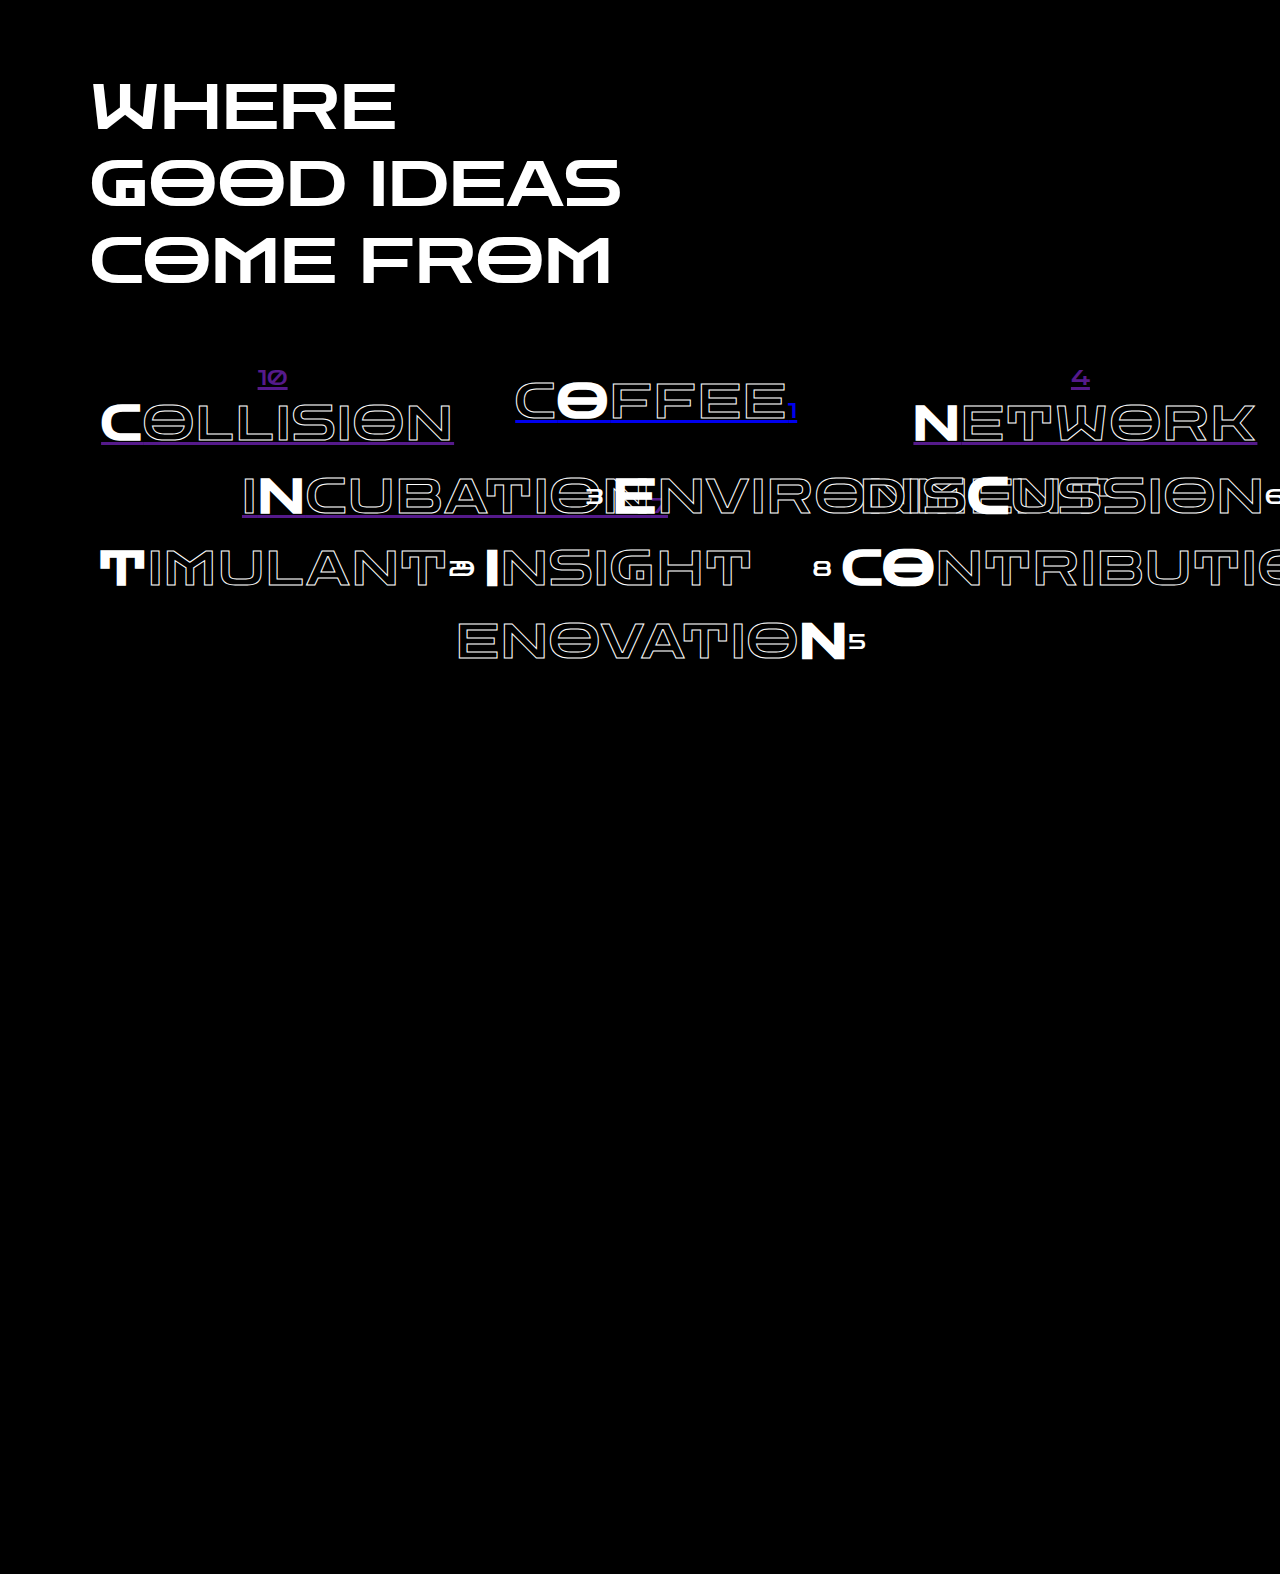
==== commit 7ba9d801: "goodmorning" ====
--- a/final.html
+++ b/final.html
@@ -14,18 +14,7 @@
         <div class="div1">
             <p>where good ideas come from</p>
         </div>
-        <div class="div2">
-            <p>"V_ila!" "Eu_eka!" "Bin_o!"</p>
-        </div>
-        <div class="div3">
-            <p>Steven Johnson</p>
-            <p>Sep21, 2010</p>
-            <p>17:18 mins</p>
-            <p>?</p>
-        </div>
-        <div class="div4">
-            <div class="box"><a href="https://www.ted.com/talks/steven_johnson_where_good_ideas_come_from">TED</a></div>
-        </div>
+
         <div class="div5">
                 <div class="word-container">
                     <a href="">
@@ -44,37 +33,11 @@
                             <span class="word"> <span class="outlined">I</span><span class="highlight">N</span><span class="outlined">CUBATION</span></span><span class="number">7</span></div>
                         </a>
                 <div class="word-container"><span class="number">3</span> <span class="word"><span class="highlight">E</span><span class="outlined">nvironment</span></span></div>
-                <div class="word-container"><span class="word"><span class="outlined">Discussion</span></span> <span class="number">6</span></div>
+                <div class="word-container"><span class="word"><span class="outlined">Dis<span class="highlight">C</span>ussion</span></span> <span class="number">6</span></div>
                 <div class="word-container"><span class="word"><span class="highlight">T</span><span class="outlined">imulant</span></span> <span class="number">2</span></div>
-                <div class="word-container"><span class="number">9</span> <span class="word"><span class="outlined">Insight</span></span></div>
-                <div class="word-container"><span class="number">8</span> <span class="word"><span class="highlight">C</span><span class="outlined">ontribution</span></span></div>
-                <div class="word-container"><span class="word"><span class="highlight">R</span><span class="outlined">enovation</span></span> <span class="number">5</span></div>
-        </div>
-        <div class="div6">
-            <div class="hint"><a href="">hints</a></div>
-        </div>
-        <div class="div7">
-            <ul>
-                <li><p>The drink that fueled the Enlightenment. </p></li>
-                <li><p>A substance that keeps you awake and alert.</p></li>
-                <li><p>A chaotic ___________ is better for innovation than a quiet lab. </p></li>
-                <li><p>Creativity is not a single moment but a _______ of connections. </p></li>
-                <li><p>Innovation is about finding new ways to __________ existing materials.</p></li>
-                <li><p>Scientists generate new ideas through __________ of mistakes.</p></li>
-                <li><p>Great ideas require time to __________ before they emerge.</p></li>
-                <li><p>Innovation thrives on ____________, not protection.</p></li>
-                <li><p>Accidental discoveries like GPS are an example of _______.</p></li>
-                <li><p>creative spark occurs when ideas _________ together.</p></li>   
-            </ul> 
-        </div>
-        <div class="div8">
-            <p>"V_ila!" "Eu_eka!" "Bin_o!"</p>
-        </div>
-        <div class="div9">
-            <div class="details">
-                <p>How does the metaphorical lightbulb go off? Is it a flash of genius? The power of crowds? This heady talk explore the nature of ideas themselves: Where they come from, how they evolve, and how each of us can nurture them.</p>
-            </div>
-        </div>
+                <div class="word-container"><span class="number">9</span> <span class="word"><span class="outlined"><span class="highlight">I</span>nsight</span></span></div>
+                <div class="word-container"><span class="number">8</span> <span class="word">C<span class="outlined"><span class="highlight">O</span>ntribution</span></span></div>
+                <div class="word-container"><span class="word"><span class="outlined">enovatio<span class="highlight">N</span></span></span> <span class="number">5</span></div>
         </div>
 </body>
 </html>--- a/css/omo.css
+++ b/css/omo.css
@@ -174,7 +174,7 @@
   margin-right: 10px;
 }
 .word {
-  font-size: 30px;
+  font-size: 3rem;
   font-weight: bold;
   text-transform: uppercase;
   letter-spacing: 2px;
@@ -253,6 +253,7 @@
       justify-content: center;
       align-items: center;
       text-align: center;
+      width: 99%;
   }
 
   .word-container {
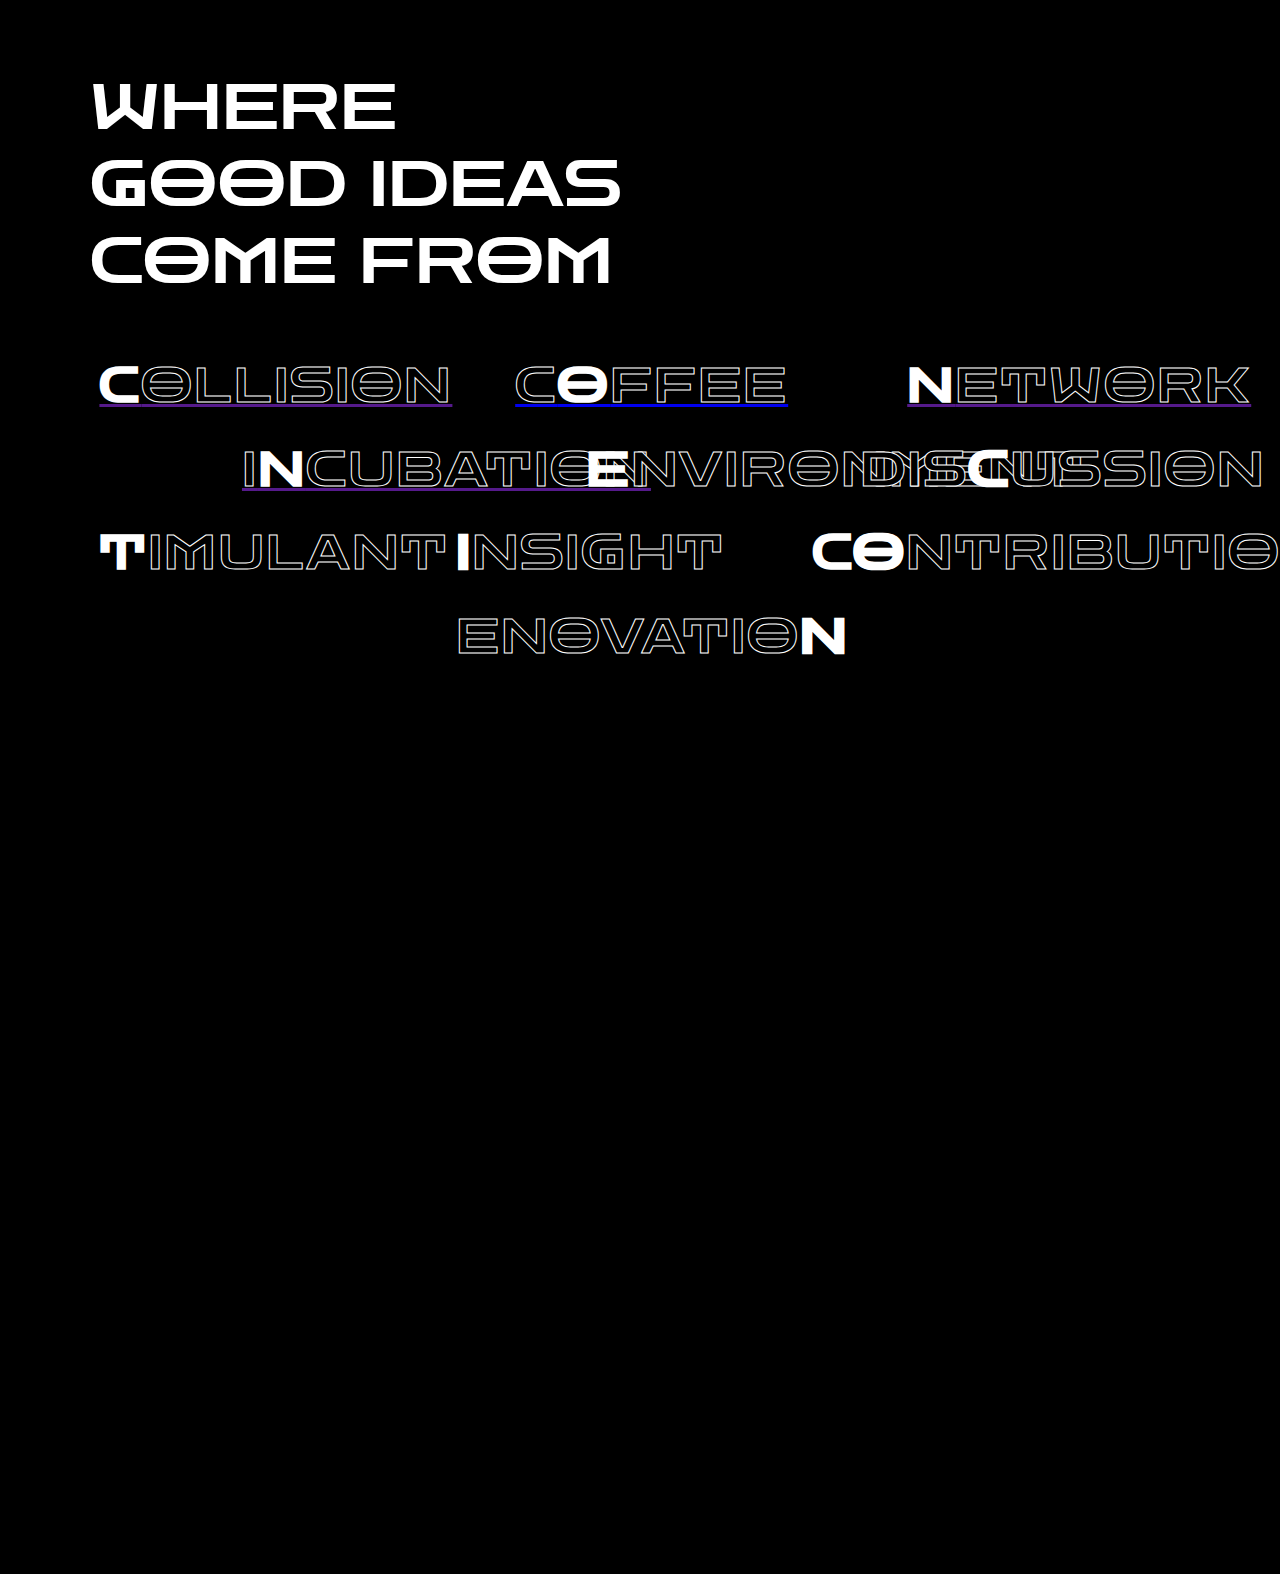
==== commit 2ade89d0: "connetced" ====
--- a/final.html
+++ b/final.html
@@ -18,26 +18,26 @@
         <div class="div5">
                 <div class="word-container">
                     <a href="">
-                        <span class="number">10</span> <span class="word"><span class="highlight">C</span><span class="outlined">ollision</span></span></div>
+                        <span class="word"><span class="highlight">C</span><span class="outlined">ollision</span></span></div>
                     </a>
                 <div class="word-container">
                     <a href="../entries/coffee.html">
-                        <span class="word"> <span class="outlined">C</span><span class="highlight">o</span><span class="outlined">ffee</span></span><span class="number">1</span></div>
+                        <span class="word"> <span class="outlined">C</span><span class="highlight">o</span><span class="outlined">ffee</span></span></div>
                     </a>
                 <div class="word-container">
                     <a href="">
-                        <span class="number">4</span> <span class="word"><span class="highlight">N</span><span class="outlined">etwork</span></span></div>
+                         <span class="word"><span class="highlight">N</span><span class="outlined">etwork</span></span></div>
                     </a>
                     <div class="word-container">
                         <a href="">
-                            <span class="word"> <span class="outlined">I</span><span class="highlight">N</span><span class="outlined">CUBATION</span></span><span class="number">7</span></div>
+                            <span class="word"> <span class="outlined">I</span><span class="highlight">N</span><span class="outlined">CUBATION</span></span></div>
                         </a>
-                <div class="word-container"><span class="number">3</span> <span class="word"><span class="highlight">E</span><span class="outlined">nvironment</span></span></div>
-                <div class="word-container"><span class="word"><span class="outlined">Dis<span class="highlight">C</span>ussion</span></span> <span class="number">6</span></div>
-                <div class="word-container"><span class="word"><span class="highlight">T</span><span class="outlined">imulant</span></span> <span class="number">2</span></div>
-                <div class="word-container"><span class="number">9</span> <span class="word"><span class="outlined"><span class="highlight">I</span>nsight</span></span></div>
-                <div class="word-container"><span class="number">8</span> <span class="word">C<span class="outlined"><span class="highlight">O</span>ntribution</span></span></div>
-                <div class="word-container"><span class="word"><span class="outlined">enovatio<span class="highlight">N</span></span></span> <span class="number">5</span></div>
+                <div class="word-container"><span class="word"><span class="highlight">E</span><span class="outlined">nvironment</span></span></div>
+                <div class="word-container"><span class="word"><span class="outlined">Dis<span class="highlight">C</span>ussion</span></span> </div>
+                <div class="word-container"><span class="word"><span class="highlight">T</span><span class="outlined">imulant</span></span> </div>
+                <div class="word-container"> <span class="word"><span class="outlined"><span class="highlight">I</span>nsight</span></span></div>
+                <div class="word-container"><span class="word">C<span class="outlined"><span class="highlight">O</span>ntribution</span></span></div>
+                <div class="word-container"><span class="word"><span class="outlined">enovatio<span class="highlight">N</span></span></span> </div>
         </div>
 </body>
 </html>